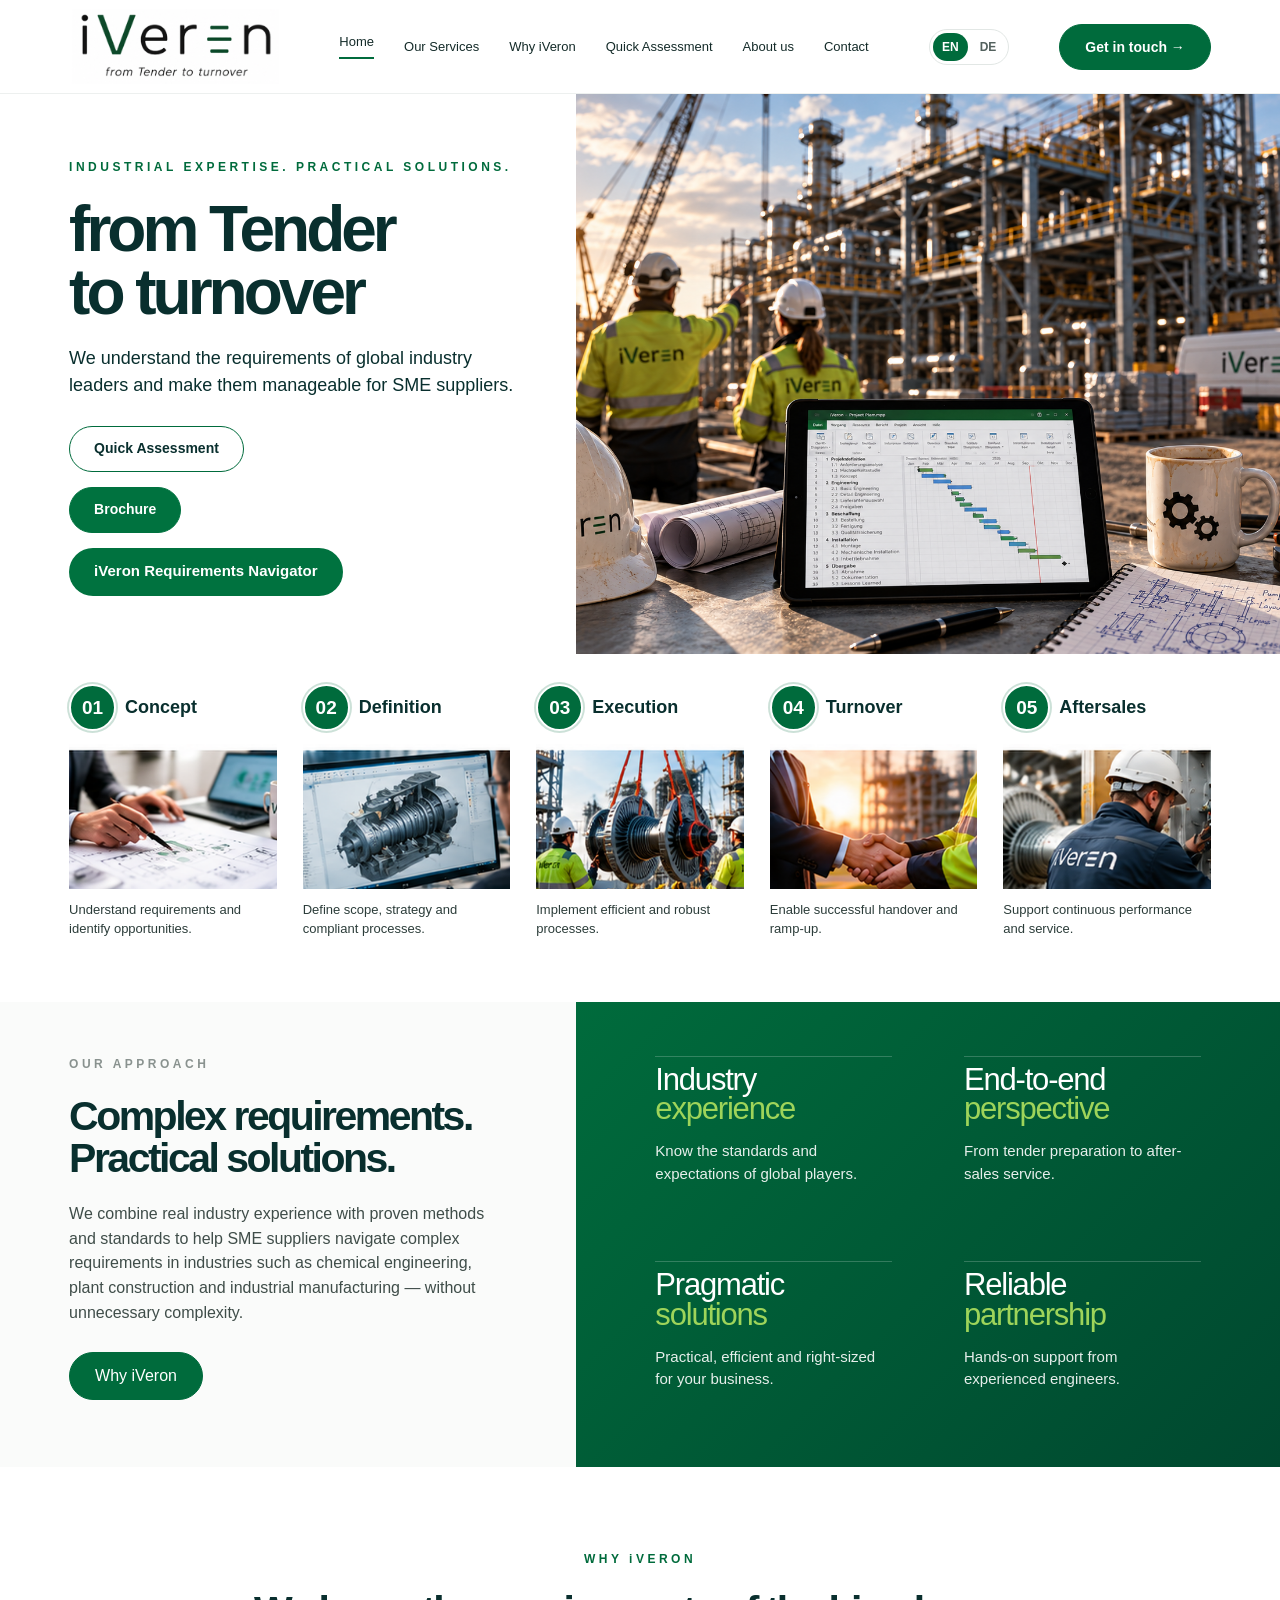
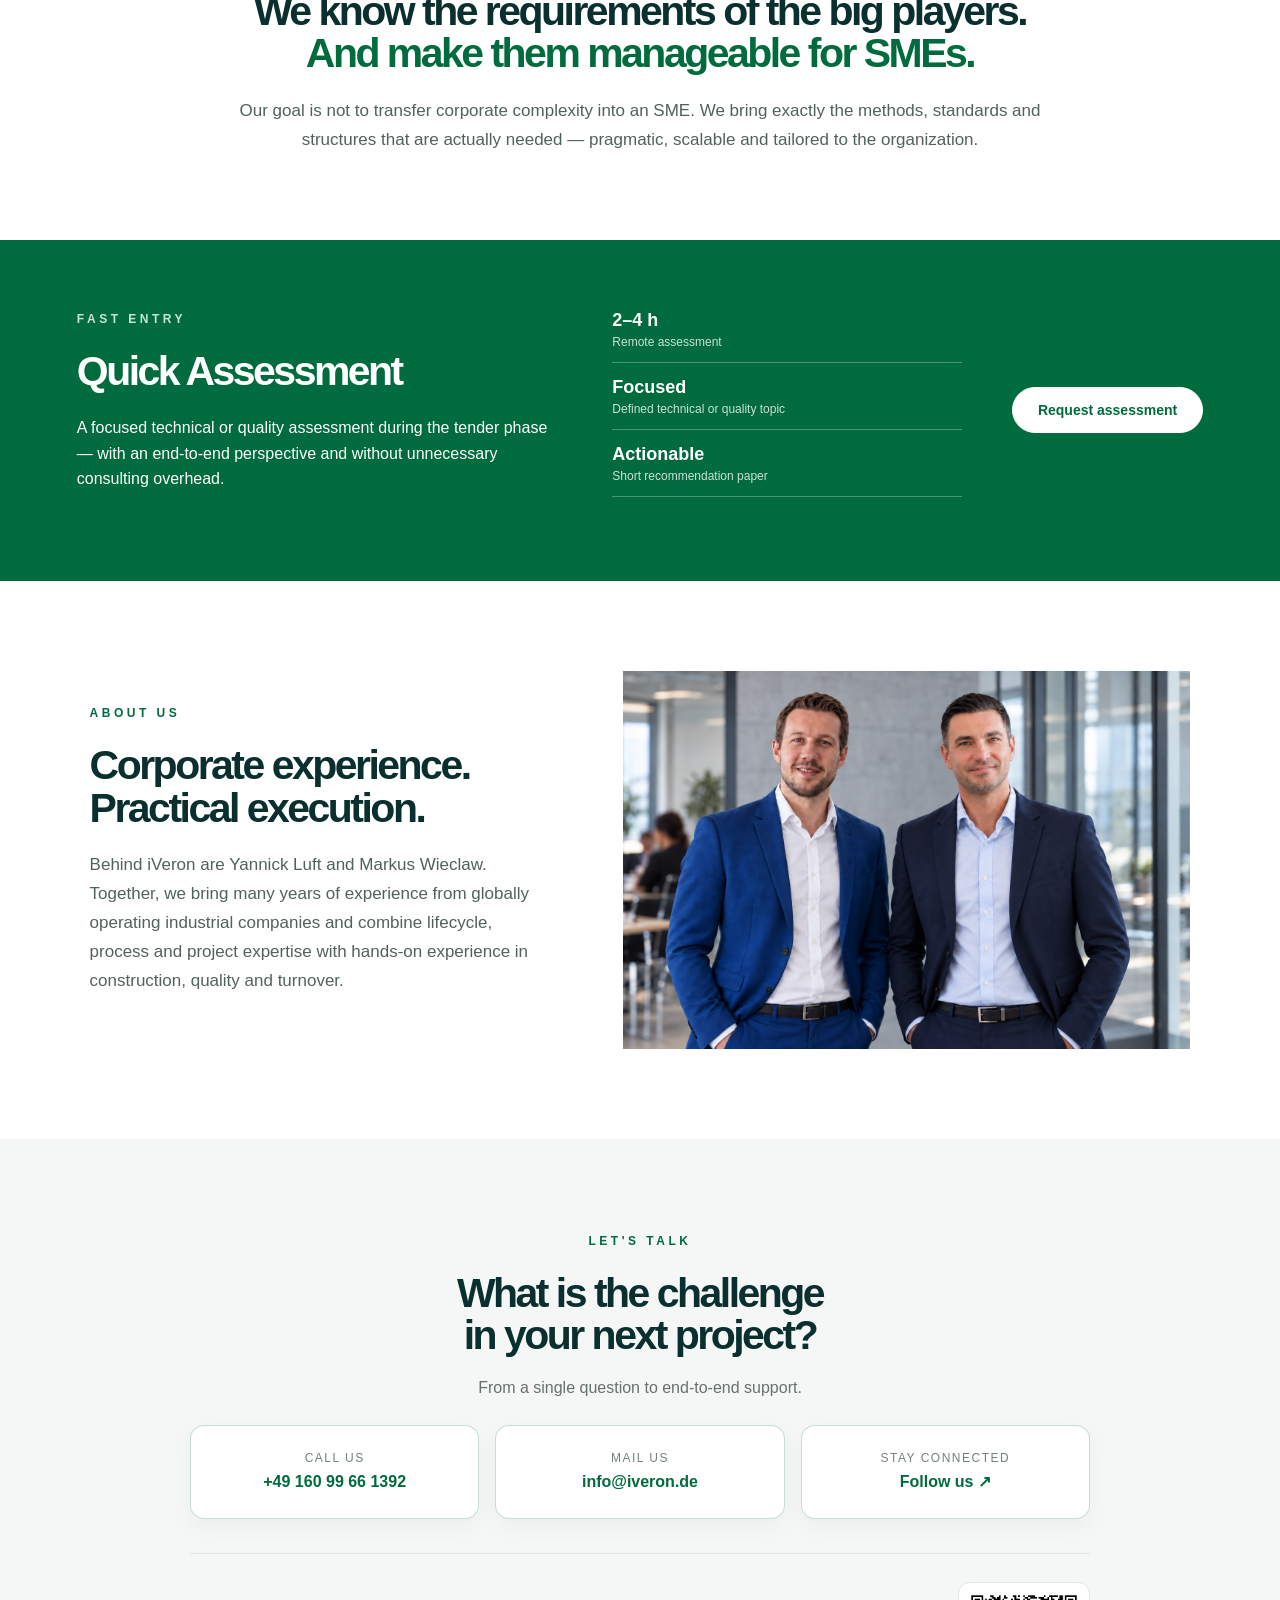
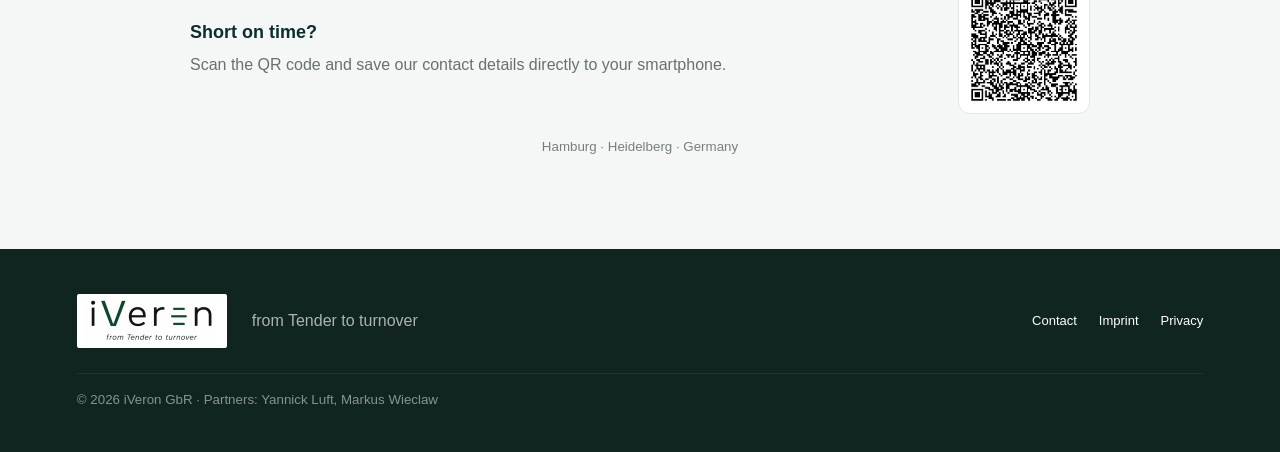
==== index.html @ 80da20f3 "Add files via upload" ====
<!DOCTYPE html>
<html lang="en"><head><meta charset="utf-8"/><meta content="width=device-width,initial-scale=1" name="viewport"/><meta content="#006b3c" name="theme-color"/><title>iVeron | from Tender to turnover</title><meta content="iVeron helps industrial SMEs understand and manage the complex requirements of global industry leaders — from Tender to turnover." name="description"/><link href="style.css" rel="stylesheet"/>
<style id="navigator-trial-style">
.navigator-trial-cta{margin-top:16px;max-width:430px}
.navigator-trial-btn{display:inline-flex;align-items:center;justify-content:center;background:#00723f;color:#fff!important;text-decoration:none;font-weight:700;border-radius:999px;padding:15px 25px;font-size:15px}
.navigator-trial-copy{font-size:13px;line-height:1.45;color:#65706c;margin:10px 2px 0;max-width:420px}
.navigator-modal{display:none;position:fixed;inset:0;z-index:99999;align-items:center;justify-content:center;padding:20px}
.navigator-modal:target{display:flex}.navigator-modal-backdrop{position:absolute;inset:0;background:rgba(3,32,25,.64)}
.navigator-modal-card{position:relative;width:min(620px,94vw);background:#fff;padding:34px;border-radius:4px;box-shadow:0 24px 70px rgba(0,0,0,.24)}
.navigator-modal-close{position:absolute;right:20px;top:13px;font-size:30px;color:#00723f;text-decoration:none}
.navigator-modal-kicker{font-size:11px;letter-spacing:.22em;color:#00723f;font-weight:800}.navigator-modal-card h2{font-size:34px;margin:10px 0 8px;color:#10382f}
.navigator-modal-card>p{font-size:14px;line-height:1.5;color:#65706c;margin:0 0 22px}.navigator-form-grid{display:grid;grid-template-columns:1fr 1fr;gap:14px}
.navigator-form-grid label{font-size:11px;font-weight:700;color:#10382f}.navigator-form-grid label.wide{grid-column:1/-1}
.navigator-form-grid input{display:block;width:100%;box-sizing:border-box;border:1px solid #cdd9d5;padding:12px 13px;margin-top:6px;font:inherit}
.navigator-consent{display:flex;gap:9px;align-items:flex-start;font-size:11px;line-height:1.4;margin:16px 0;color:#65706c}
.navigator-submit{width:100%;border:0;background:#00723f;color:#fff;padding:15px 20px;border-radius:999px;font-weight:800;cursor:pointer}
.navigator-form-note{text-align:center;font-size:11px;color:#7a8581;margin-top:9px}
@media(max-width:650px){.navigator-form-grid{grid-template-columns:1fr}.navigator-form-grid label.wide{grid-column:auto}.navigator-modal-card{padding:28px 20px}.navigator-modal-card h2{font-size:28px}}
</style>

<style id="navigator-trial-position-fix">
.navigator-trial-cta{display:block!important;position:static!important;float:none!important;clear:both!important;margin:18px 0 0!important;max-width:470px!important;width:auto!important;transform:none!important}
.navigator-trial-btn{display:inline-flex!important;position:static!important;width:auto!important;min-height:48px!important;padding:0 25px!important;background:#00723f!important;color:#fff!important;border-radius:999px!important;align-items:center!important;justify-content:center!important;font-size:15px!important;font-weight:700!important;line-height:1.1!important;white-space:nowrap!important}
.navigator-trial-copy{display:block!important;position:static!important;margin:11px 2px 0!important;max-width:455px!important;font-size:13px!important;line-height:1.48!important;color:#5f6d68!important}
@media(max-width:700px){.navigator-trial-cta{margin-top:15px!important}.navigator-trial-btn{font-size:13px!important;padding:0 20px!important}.navigator-trial-copy{font-size:12px!important}}
</style>
<style id="navigator-trial-v3-fix">
.hero-copy .navigator-trial-cta{display:block!important;position:static!important;float:none!important;margin:18px 0 0!important;max-width:470px!important}
.hero-copy .navigator-trial-btn{display:inline-flex!important;position:static!important;min-height:48px!important;padding:0 25px!important;background:#00723f!important;color:#fff!important;border-radius:999px!important;align-items:center!important;text-decoration:none!important;font-size:15px!important;font-weight:700!important;white-space:nowrap!important}
.hero-copy .navigator-trial-copy{display:block!important;position:static!important;margin:10px 2px 0!important;max-width:455px!important;font-size:13px!important;line-height:1.45!important;color:#5f6d68!important}
.topbar .navigator-trial-cta{display:none!important}
@media(max-width:700px){.hero-copy .navigator-trial-btn{font-size:13px!important;padding:0 19px!important}.hero-copy .navigator-trial-copy{font-size:12px!important}}
</style><style id="iveron-hero-actions-style">
.iveron-hero-actions{display:flex;flex-direction:column;align-items:flex-start;gap:15px;margin-top:22px}
.iveron-hero-actions .iveron-hero-action{display:inline-flex;align-items:center;justify-content:center;position:static;min-height:46px;box-sizing:border-box;width:auto;max-width:100%;margin:0;padding:0 24px;text-decoration:none;border-radius:999px;font-weight:700;font-size:14px;line-height:1.2;white-space:normal;text-align:center}
.iveron-hero-actions .iveron-brochure-download{background:#00723f;color:#fff;border:1px solid #00723f}
.iveron-hero-actions .navigator-trial-btn{background:#00723f;color:#fff!important}
@media(max-width:650px){.iveron-hero-actions{gap:12px}.iveron-hero-actions .iveron-hero-action{min-height:44px;font-size:13px;padding:0 18px}}
</style><script defer src="https://cloud.umami.is/script.js" data-website-id="f84f3e52-c0da-43a5-ab06-39b0c851b154"></script>
</head><body>
<header class="topbar"><a aria-label="iVeron home" class="brand-logo" href="#top"><img alt="iVeron – from Tender to turnover" src="assets/iveron-logo-original.png"/></a><button aria-label="Open menu" class="menu">☰</button><nav><a data-de="Start" data-en="Home" href="#top">Home</a><a data-de="Unsere Leistungen" data-en="Our Services" href="#model">Our Services</a><a data-de="Warum iVeron" data-en="Why iVeron" href="#why">Why iVeron</a><a href="#assessment">Quick Assessment</a><a data-de="Über uns" data-en="About us" href="#about">About us</a><a data-de="Kontakt" data-en="Contact" href="#contact">Contact</a></nav><div aria-label="Language selection" class="lang-switch"><button class="active" data-lang="en" type="button">EN</button><button class="" data-lang="de" type="button">DE</button></div><a class="pill topcta" data-de="Kontakt →" data-en="Get in touch →" href="mailto:info@iveron.de">Get in touch  →</a></header>
<main id="top">
<section class="hero"><div class="hero-copy"><p class="eyebrow" data-de="INDUSTRIEERFAHRUNG. PRAGMATISCHE LÖSUNGEN." data-en="INDUSTRIAL EXPERTISE. PRACTICAL SOLUTIONS.">INDUSTRIAL EXPERTISE. PRACTICAL SOLUTIONS.</p><h1 data-de-html="from Tender&lt;br/&gt;to turnover" data-en-html="from Tender&lt;br/&gt;to turnover">from Tender<br/>to turnover</h1><p class="lead" data-de="Wir verstehen die Anforderungen globaler Industrieunternehmen und machen sie für mittelständische Unternehmen beherrschbar." data-en="We understand the requirements of global industry leaders and make them manageable for SME suppliers.">We understand the requirements of global industry leaders and make them manageable for SME suppliers.</p><div class="iveron-hero-actions">
<a class="pill outline iveron-hero-action" href="#assessment">Quick Assessment</a>
<a class="pill iveron-hero-action iveron-brochure-download" href="Iveron_Brochure_2026.pdf" download="Iveron_Brochure_2026.pdf" data-de="Broschüre" data-en="Brochure">Brochure</a>
<a class="navigator-trial-btn iveron-hero-action" href="#navigator-trial" data-de="iVeron Requirements Navigator" data-en="iVeron Requirements Navigator">iVeron Requirements Navigator</a>
</div></div><div aria-label="Industrial construction project" class="hero-photo" role="img"></div></section>
<section class="phase-model" id="model">
<div class="phases">
<article data-phase="concept"><div class="phase-head"><button type="button" class="iv-phase-number" aria-controls="phase-concept" aria-expanded="false" aria-label="Phase 01 – Ziel und Umfang anzeigen">01</button><h3 data-de="Konzept" data-en="Concept">Concept</h3></div><div class="thumb concept"></div><p data-de="Anforderungen verstehen und Chancen erkennen." data-en="Understand requirements and identify opportunities.">Understand requirements and identify opportunities.</p></article>
<article data-phase="definition"><div class="phase-head"><button type="button" class="iv-phase-number" aria-controls="phase-definition" aria-expanded="false" aria-label="Phase 02 – Ziel und Umfang anzeigen">02</button><h3 data-de="Definition" data-en="Definition">Definition</h3></div><div class="thumb definition"></div><p data-de="Umfang, Strategie und regelkonforme Prozesse definieren." data-en="Define scope, strategy and compliant processes.">Define scope, strategy and compliant processes.</p></article>
<article data-phase="execution"><div class="phase-head"><button type="button" class="iv-phase-number" aria-controls="phase-execution" aria-expanded="false" aria-label="Phase 03 – Ziel und Umfang anzeigen">03</button><h3 data-de="Umsetzung" data-en="Execution">Execution</h3></div><div class="thumb execution"></div><p data-de="Effiziente und robuste Prozesse umsetzen." data-en="Implement efficient and robust processes.">Implement efficient and robust processes.</p></article>
<article data-phase="turnover"><div class="phase-head"><button type="button" class="iv-phase-number" aria-controls="phase-turnover" aria-expanded="false" aria-label="Phase 04 – Ziel und Umfang anzeigen">04</button><h3 data-de="Übergabe" data-en="Turnover">Turnover</h3></div><div class="thumb turnover"></div><p data-de="Erfolgreiche Übergabe und Hochlauf ermöglichen." data-en="Enable successful handover and ramp-up.">Enable successful handover and ramp-up.</p></article>
<article data-phase="aftersales"><div class="phase-head"><button type="button" class="iv-phase-number" aria-controls="phase-aftersales" aria-expanded="false" aria-label="Phase 05 – Ziel und Umfang anzeigen">05</button><h3 data-de="Aftersales" data-en="Aftersales">Aftersales</h3></div><div class="thumb aftersales"></div><p data-de="Kontinuierliche Leistung und Service unterstützen." data-en="Support continuous performance and service.">Support continuous performance and service.</p></article>
</div>
<div class="phase-details">
<section class="phase-detail" id="phase-concept" data-detail="concept"><h4><strong data-de="Ziel:" data-en="Goal:">Goal:</strong> <span data-de="Schnelle fachliche Einschätzung und Empfehlung während der Ausschreibung, um Kosten der Leistung minimal zu halten sowie eine E2E-Betrachtung zu analysieren." data-en="Rapid technical assessment and recommendation during the tender phase to keep service costs to a minimum while providing an end-to-end perspective.">Rapid technical assessment and recommendation during the tender phase to keep service costs to a minimum while providing an end-to-end perspective.</span></h4><h5 data-de="Umfang:" data-en="Scope:">Scope:</h5><ul><li data-de="Remote-Analyse eines abgegrenzten technischen oder qualitativen Themas" data-en="Remote analysis of a defined technical or quality-related topic">Remote analysis of a defined technical or quality-related topic</li><li data-de="Durchsicht ausgewählter Unterlagen (z. B. Spezifikation, Lieferantendokumentation, Prüfplan, etc.)" data-en="Review of selected documents (e.g. specification, supplier documentation, inspection plan, etc.)">Review of selected documents (e.g. specification, supplier documentation, inspection plan, etc.)</li><li data-de="Kurzberatung inkl. Handlungsempfehlungen" data-en="Short consultation including recommended actions">Short consultation including recommended actions</li></ul></section>
<section class="phase-detail" id="phase-definition" data-detail="definition"><h4><strong data-de="Ziel:" data-en="Goal:">Goal:</strong> <span data-de="Strukturierte Bewertung und belastbare Entscheidungsgrundlage. Handlungsplan sowie eine Übersicht der zu liefernden Unterlagen und Leistungen." data-en="Structured assessment and a reliable basis for decision-making. Action plan and an overview of the required documents and deliverables.">Structured assessment and a reliable basis for decision-making. Action plan and an overview of the required documents and deliverables.</span></h4><h5 data-de="Umfang:" data-en="Scope:">Scope:</h5><ul><li data-de="Technische / qualitative Analyse eines Projekts, Lieferanten oder Arbeitspakets" data-en="Technical / quality analysis of a project, supplier or work package">Technical / quality analysis of a project, supplier or work package</li><li data-de="Identifikation von Risiken, Abweichungen und Optimierungspotenzialen" data-en="Identification of risks, deviations and optimization potential">Identification of risks, deviations and optimization potential</li><li data-de="Erstellung eines priorisierten Maßnahmenplans z. B. Inspection Test Plan, Liste aller Dokumente, etc." data-en="Creation of a prioritized action plan, e.g. Inspection Test Plan, list of all documents, etc.">Creation of a prioritized action plan, e.g. Inspection Test Plan, list of all documents, etc.</li><li data-de="Abschlussbesprechung" data-en="Final review meeting">Final review meeting</li></ul></section>
<section class="phase-detail" id="phase-execution" data-detail="execution"><h4><strong data-de="Ziel:" data-en="Goal:">Goal:</strong> <span data-de="Laufende operative Unterstützung in Projekten" data-en="Ongoing operational support in projects">Ongoing operational support in projects</span></h4><h5 data-de="Umfang:" data-en="Scope:">Scope:</h5><ul><li data-de="QA/QC-Unterstützung, Engineering-nahe Beratung oder PMO-nahe Aufgaben" data-en="QA/QC support, engineering-related consulting or PMO-related tasks">QA/QC support, engineering-related consulting or PMO-related tasks</li><li data-de="Steuerung von Maßnahmen, Reviews, Abstimmungen" data-en="Management of actions, reviews and coordination">Management of actions, reviews and coordination</li><li data-de="Regelmäßiges Reporting und Dokumentation" data-en="Regular reporting and documentation">Regular reporting and documentation</li><li data-de="Flexible Anpassung an Projektänderungen/-leistung und Bedarf" data-en="Flexible adaptation to project changes, scope and demand">Flexible adaptation to project changes, scope and demand</li></ul></section>
<section class="phase-detail" id="phase-turnover" data-detail="turnover"><h4><strong data-de="Ziel:" data-en="Goal:">Goal:</strong> <span data-de="Strukturierte und vollständige Prüfung der technischen Dokumentation" data-en="Structured and complete review of technical documentation">Structured and complete review of technical documentation</span></h4><h5 data-de="Umfang:" data-en="Scope:">Scope:</h5><ul><li data-de="Review und Zusammenstellung von Lieferanten- und Projektdokumenten" data-en="Review and compilation of supplier and project documentation">Review and compilation of supplier and project documentation</li><li data-de="Definition von Dokumentationsstrukturen" data-en="Definition of documentation structures">Definition of documentation structures</li><li data-de="Unterstützung bei Turnover- / Abschlussdokumentationen" data-en="Support with turnover / final documentation">Support with turnover / final documentation</li><li data-de="Abstimmung mit Kunden, Lieferanten und Projektteam" data-en="Coordination with customers, suppliers and the project team">Coordination with customers, suppliers and the project team</li></ul></section>
<section class="phase-detail" id="phase-aftersales" data-detail="aftersales"><h4><strong data-de="Ziel:" data-en="Goal:">Goal:</strong> <span data-de="Handlungsempfehlung zum Umbau und Modifikation von Bestandsanlagen nach Fertigstellung" data-en="Recommendations for modifications and upgrades to existing installations after completion">Recommendations for modifications and upgrades to existing installations after completion</span></h4><h5 data-de="Umfang:" data-en="Scope:">Scope:</h5><ul><li data-de="Nacharbeiten nach Projektabschluss" data-en="Follow-up work after project completion">Follow-up work after project completion</li><li data-de="Kostenoptimierungen" data-en="Cost optimization">Cost optimization</li><li data-de="Qualitätsrelevante Themen z. B. NC, 8D, DFMEA, DRA, etc." data-en="Quality-related topics, e.g. NC, 8D, DFMEA, DRA, etc.">Quality-related topics, e.g. NC, 8D, DFMEA, DRA, etc.</li></ul></section>
</div>
</section>
<section class="approach" id="approach"><div class="approach-copy"><p class="eyebrow muted" data-de="UNSER ANSATZ" data-en="OUR APPROACH">OUR APPROACH</p><h2 data-de-html="Komplexe Anforderungen.&lt;br/&gt;Praktische Lösungen." data-en-html="Complex requirements.&lt;br/&gt;Practical solutions.">Complex requirements.<br/>Practical solutions.</h2><p data-de="Wir verbinden echte Industrieerfahrung mit bewährten Methoden und Standards und helfen mittelständischen Unternehmen, komplexe Anforderungen in Branchen wie Chemieanlagenbau, Anlagenbau und industrieller Fertigung zu beherrschen – ohne unnötige Komplexität." data-en="We combine real industry experience with proven methods and standards to help SME suppliers navigate complex requirements in industries such as chemical engineering, plant construction and industrial manufacturing — without unnecessary complexity.">We combine real industry experience with proven methods and standards to help SME suppliers navigate complex requirements in industries such as chemical engineering, plant construction and industrial manufacturing — without unnecessary complexity.</p><button class="pill iveron-brochure-toggle" id="iveronBrochureToggle" type="button" aria-expanded="false" aria-controls="iveronBrochure" data-de="Warum iVeron" data-en="Why iVeron">Why iVeron</button></div><div class="benefits" id="why"><div><section><h4 data-de-html="&lt;span&gt;Industrie&lt;/span&gt;&lt;strong&gt;Erfahrung&lt;/strong&gt;" data-en-html="&lt;span&gt;Industry&lt;/span&gt;&lt;strong&gt;experience&lt;/strong&gt;"><span>Industry</span><strong>experience</strong></h4><p data-de-html="Standards und Erwartungen globaler Unternehmen kennen." data-en-html="Know the standards and expectations of global players.">Know the standards and expectations of global players.</p></section></div><div><section><h4 data-de-html="&lt;span&gt;End-to-End&lt;/span&gt;&lt;strong&gt;Perspektive&lt;/strong&gt;" data-en-html="&lt;span&gt;End-to-end&lt;/span&gt;&lt;strong&gt;perspective&lt;/strong&gt;"><span>End-to-end</span><strong>perspective</strong></h4><p data-de-html="Von der Ausschreibungsvorbereitung bis zum Aftersales-Service." data-en-html="From tender preparation to after-sales service.">From tender preparation to after-sales service.</p></section></div><div><section><h4 data-de-html="&lt;span&gt;Pragmatische&lt;/span&gt;&lt;strong&gt;Lösungen&lt;/strong&gt;" data-en-html="&lt;span&gt;Pragmatic&lt;/span&gt;&lt;strong&gt;solutions&lt;/strong&gt;"><span>Pragmatic</span><strong>solutions</strong></h4><p data-de-html="Praktisch, effizient und passend für Ihr Unternehmen." data-en-html="Practical, efficient and right-sized for your business.">Practical, efficient and right-sized for your business.</p></section></div><div><section><h4 data-de-html="&lt;span&gt;Verlässliche&lt;/span&gt;&lt;strong&gt;Partnerschaft&lt;/strong&gt;" data-en-html="&lt;span&gt;Reliable&lt;/span&gt;&lt;strong&gt;partnership&lt;/strong&gt;"><span>Reliable</span><strong>partnership</strong></h4><p data-de-html="Praxisnahe Unterstützung durch erfahrene Ingenieure." data-en-html="Hands-on support from experienced engineers.">Hands-on support from experienced engineers.</p></section></div></div></section>
<section id="iveronBrochure" class="iveron-brochure-panel" hidden role="dialog" aria-modal="true" aria-label="Warum iVeron – Broschüre"><div class="iveron-brochure-inner"><button type="button" class="iveron-brochure-close" aria-label="Broschüre schließen">×</button><img src="[data-uri]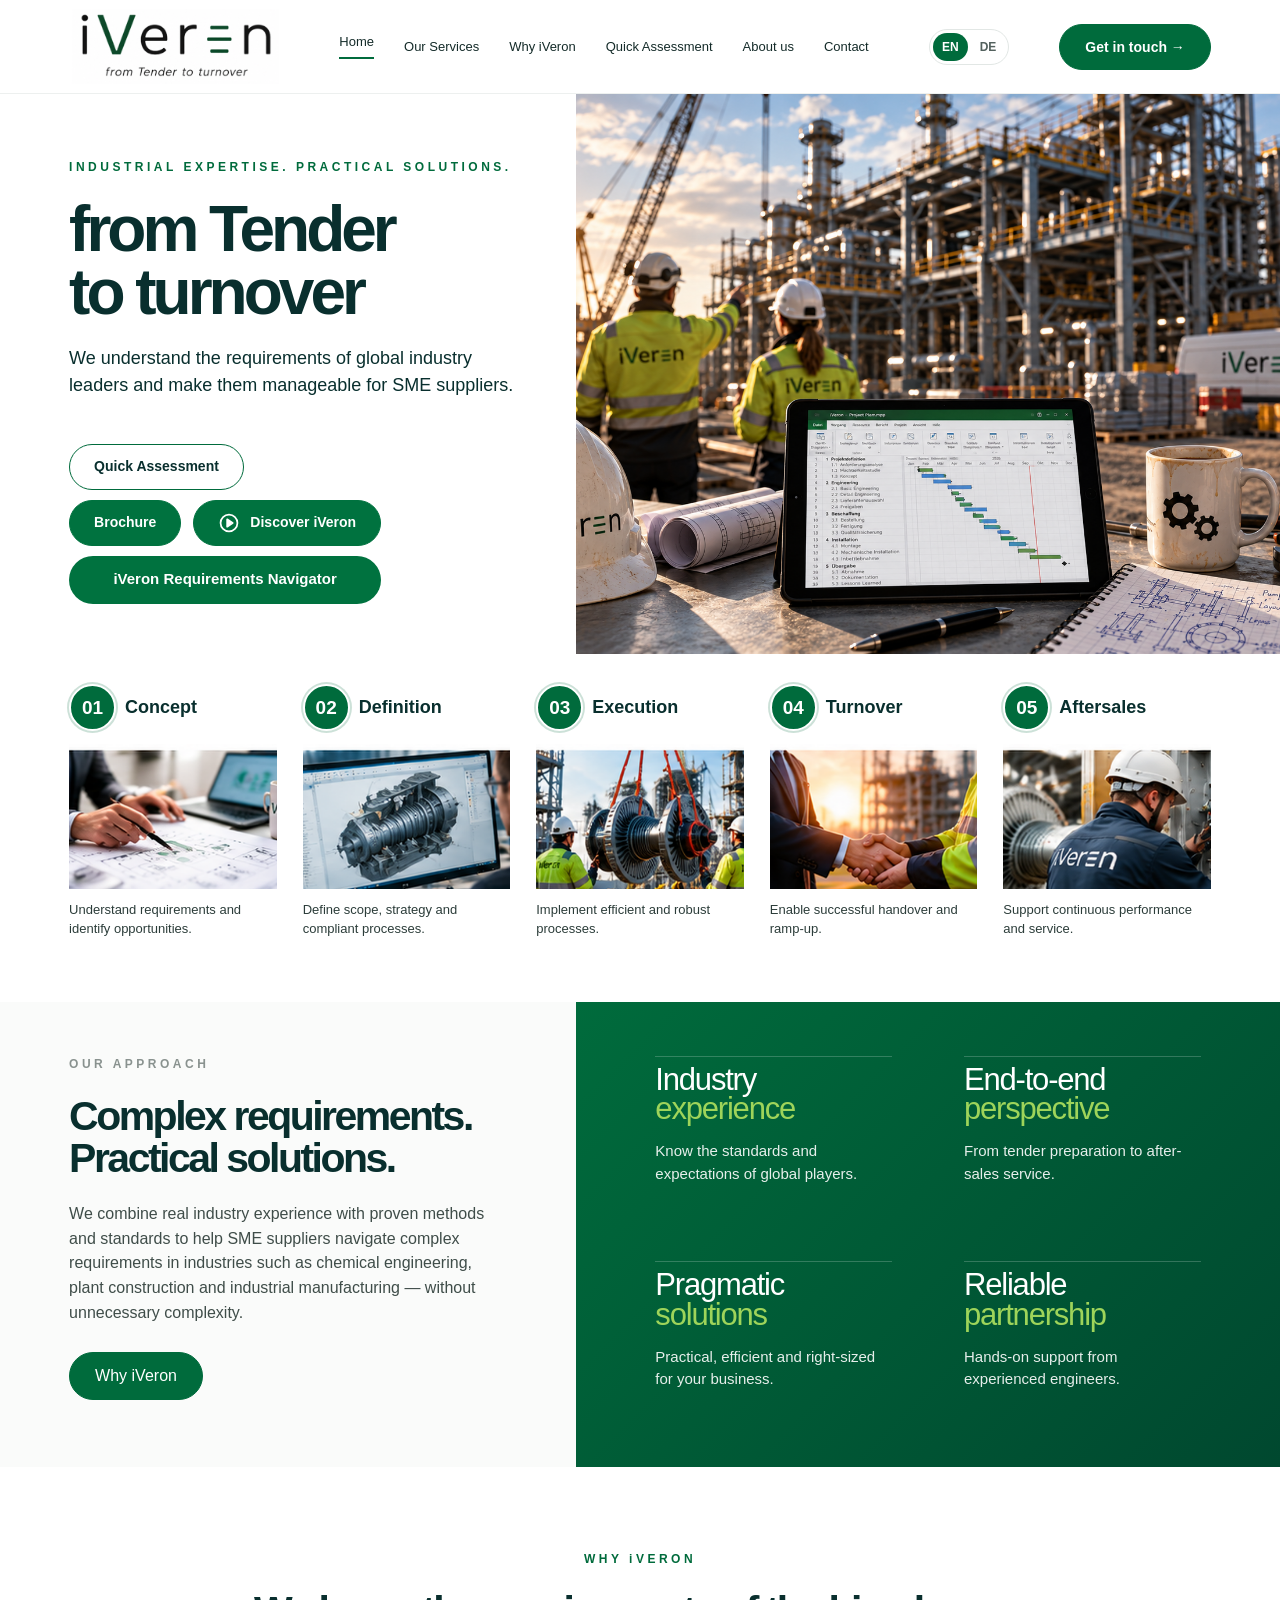
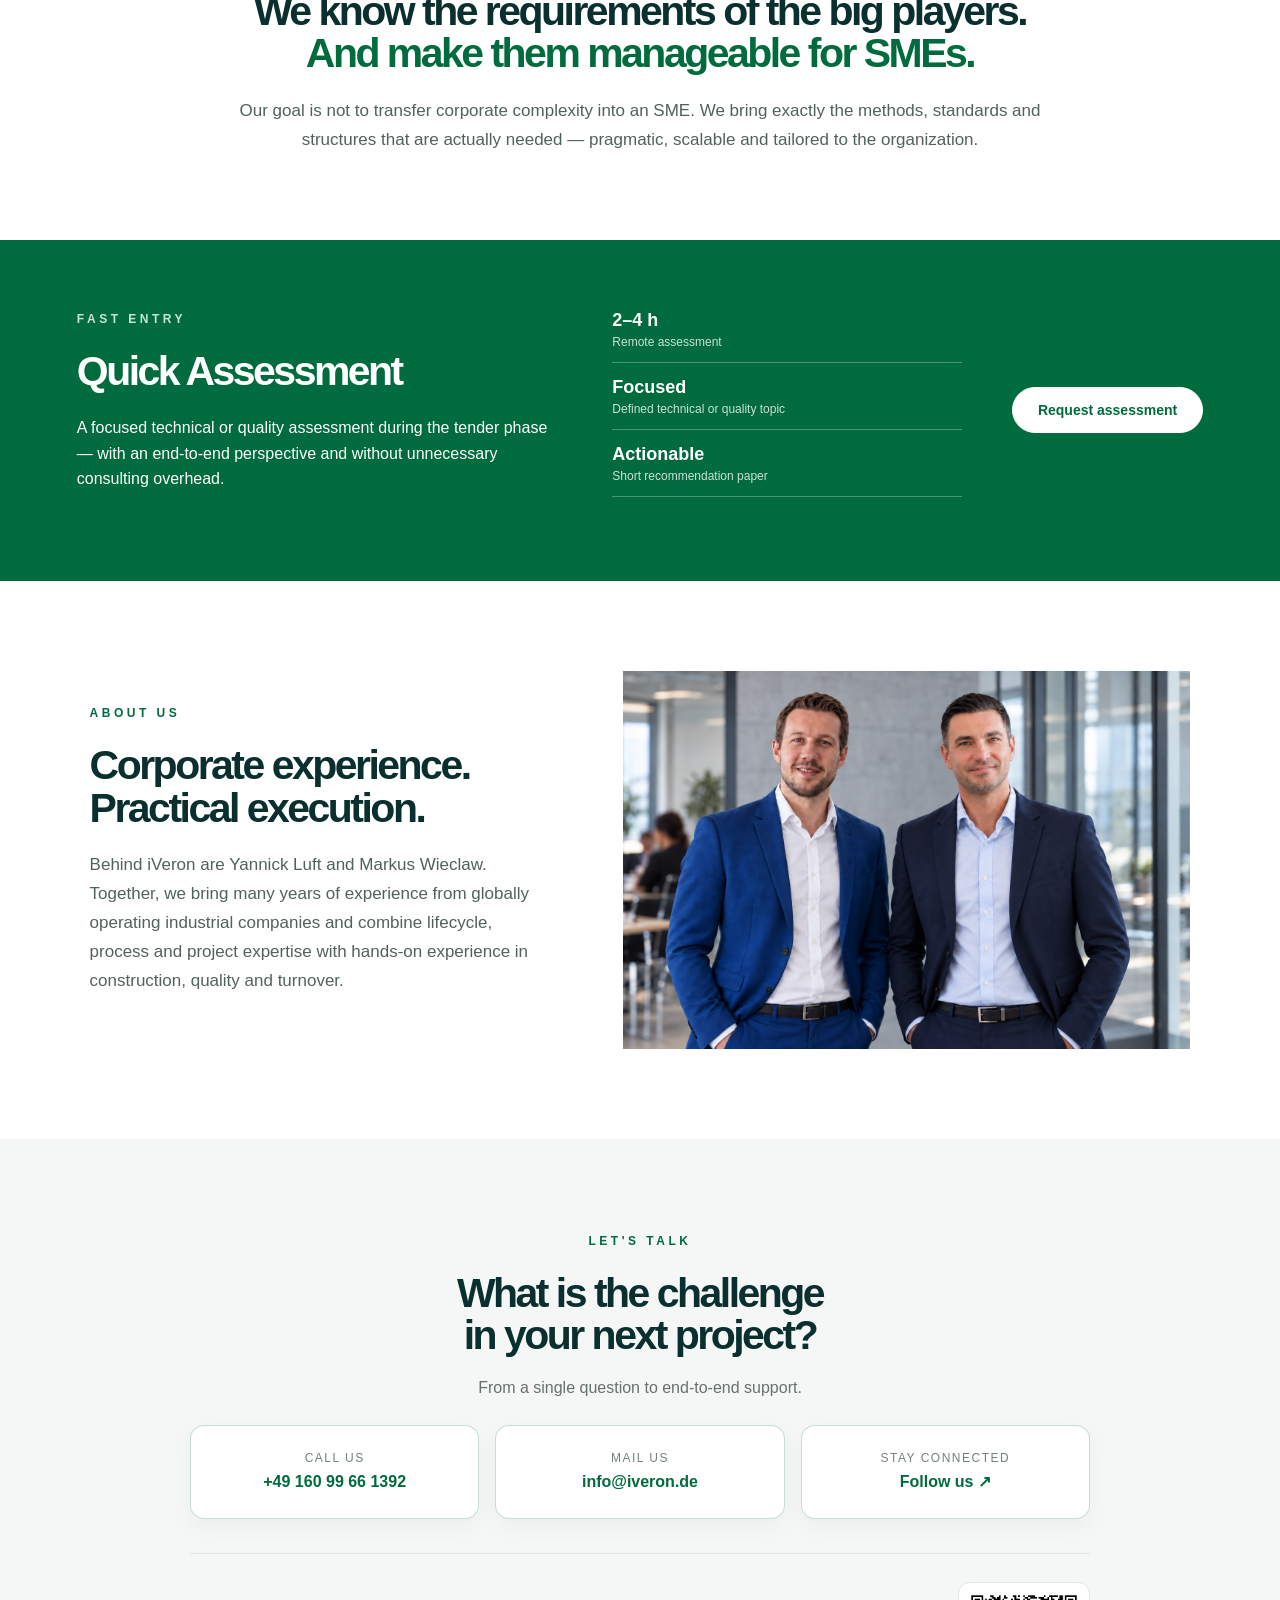
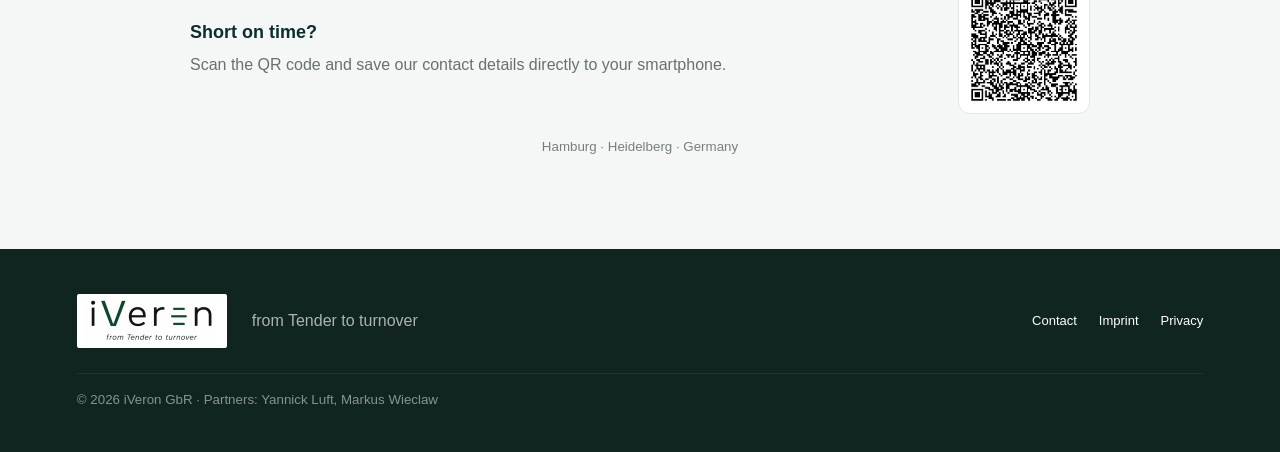
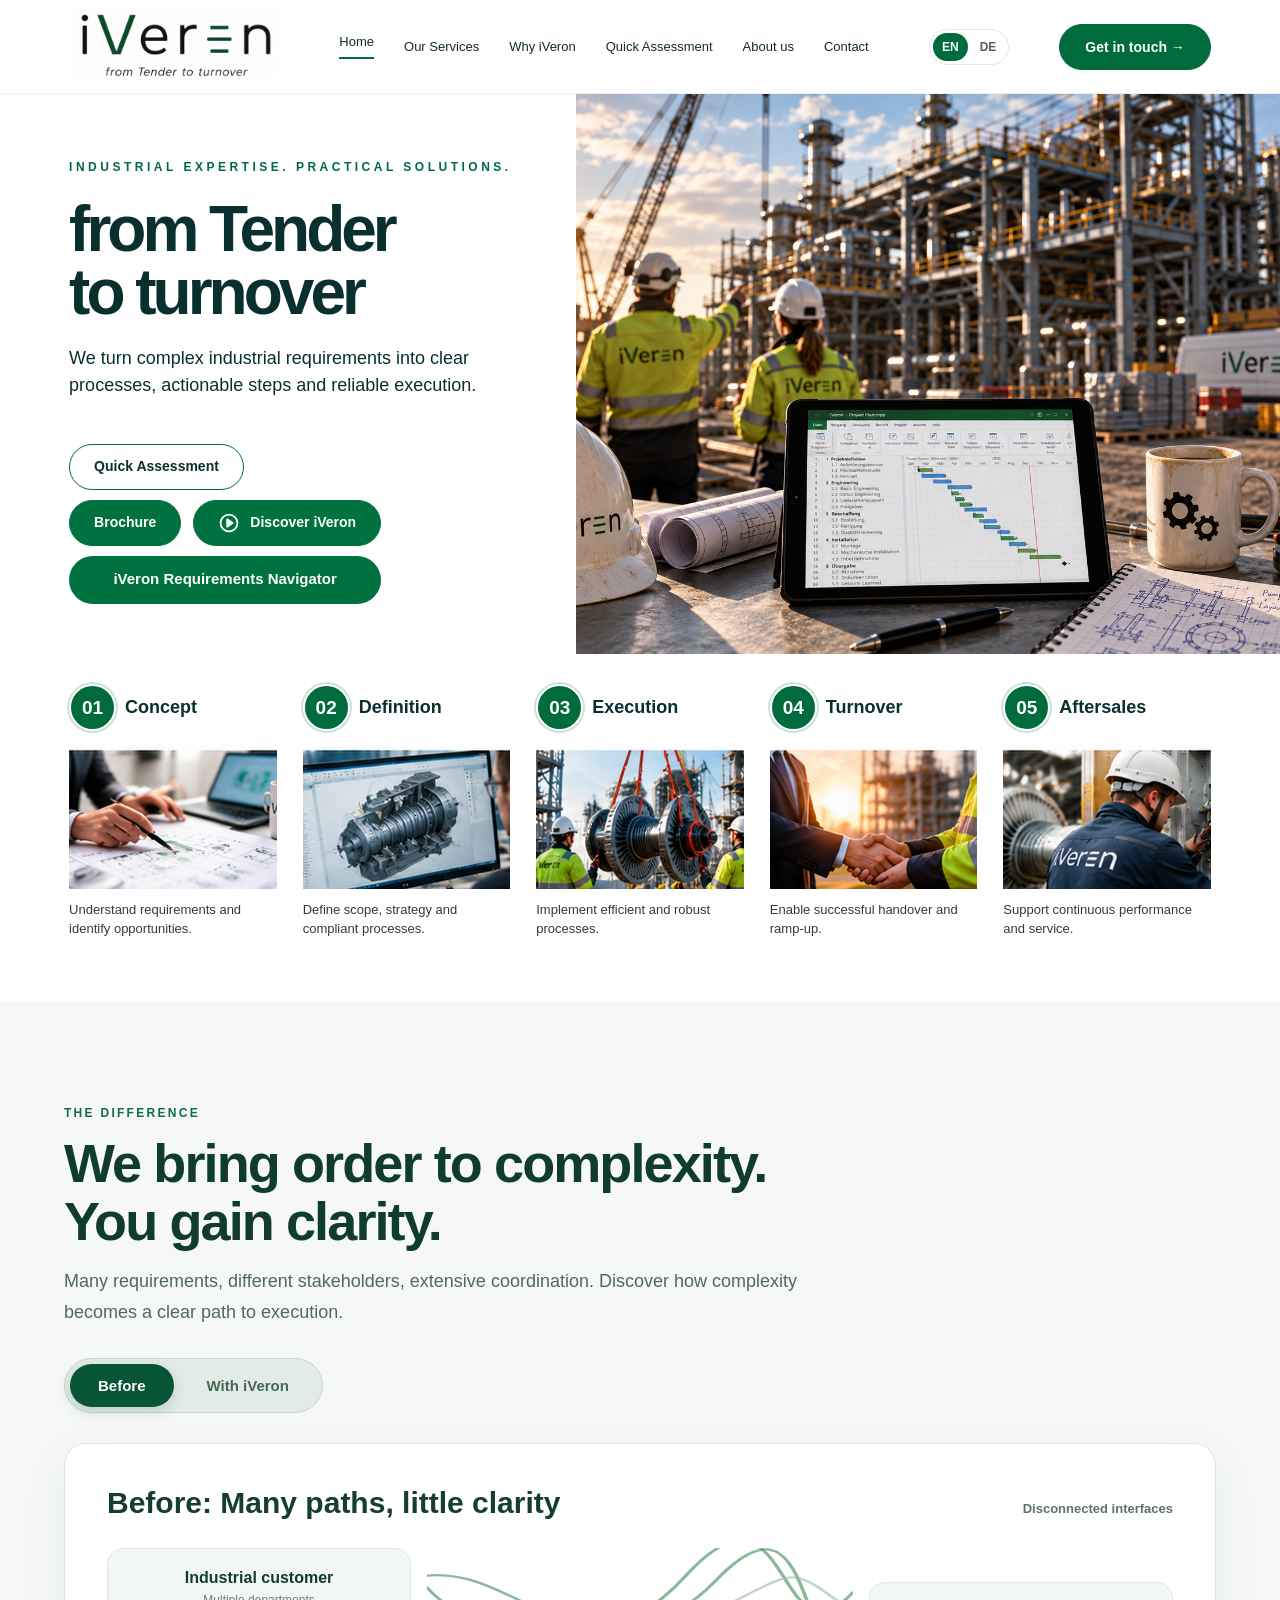
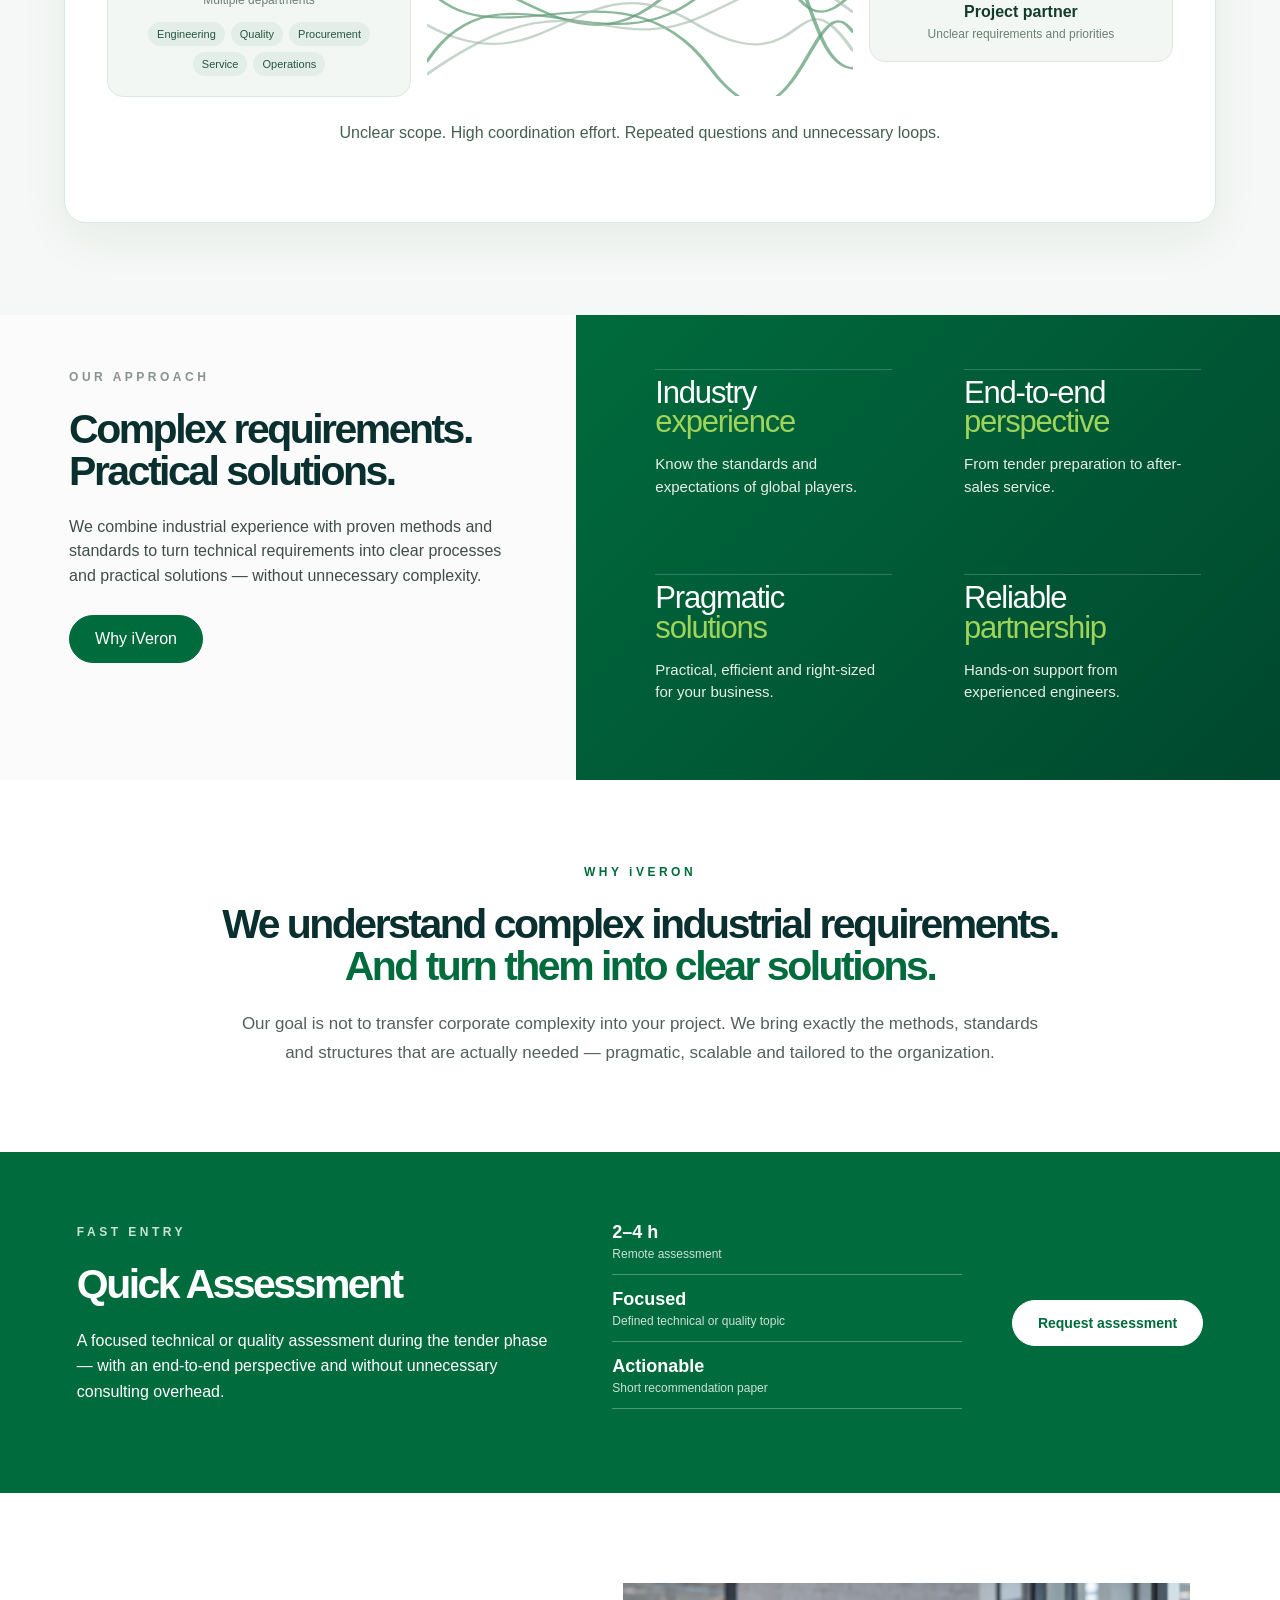
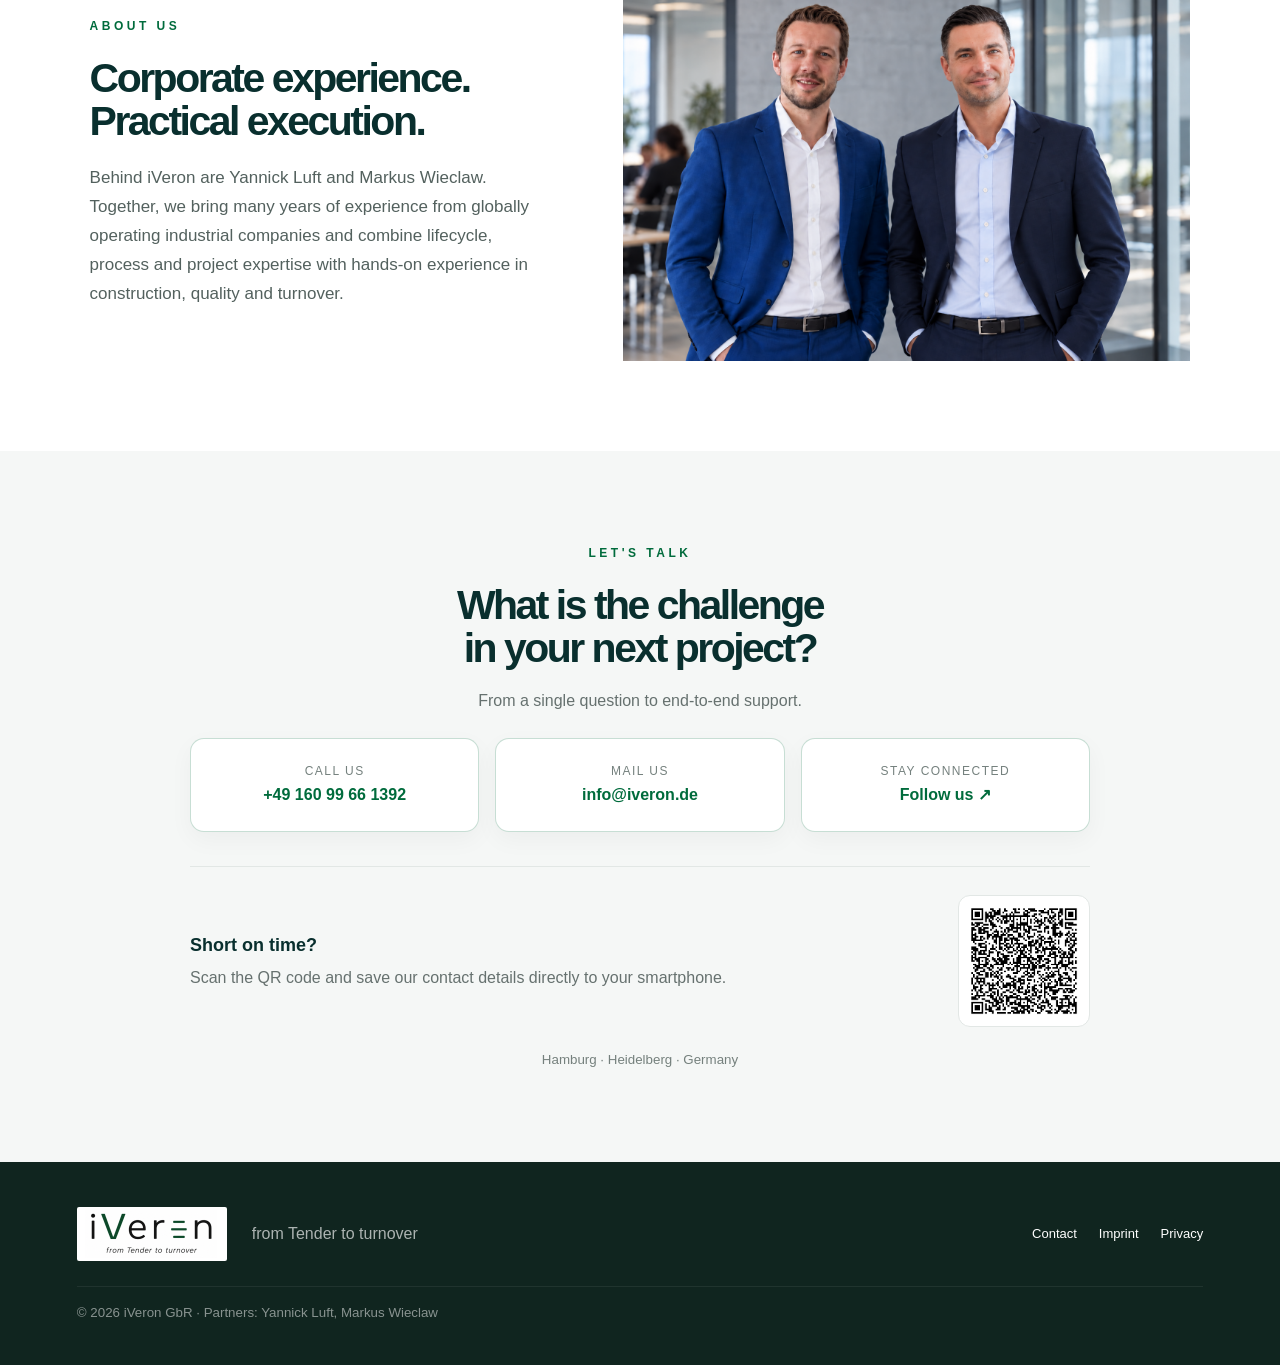
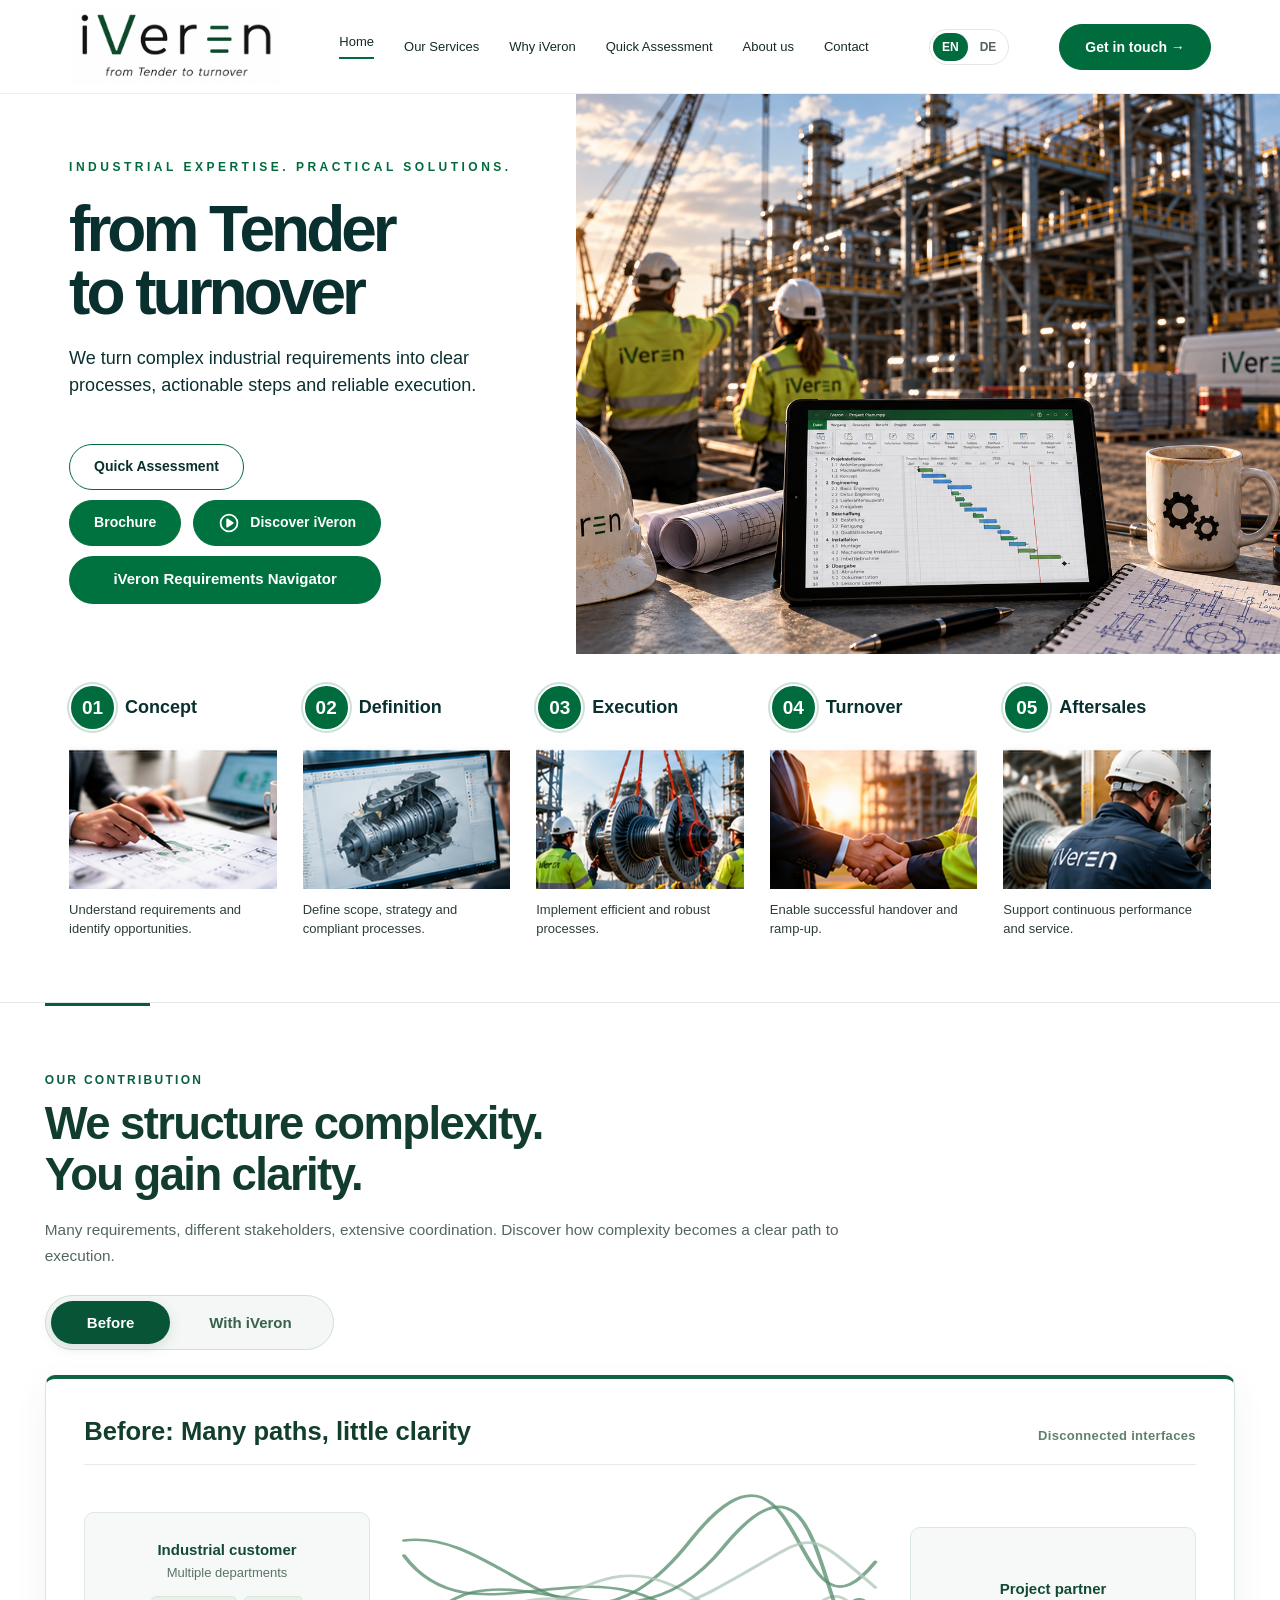
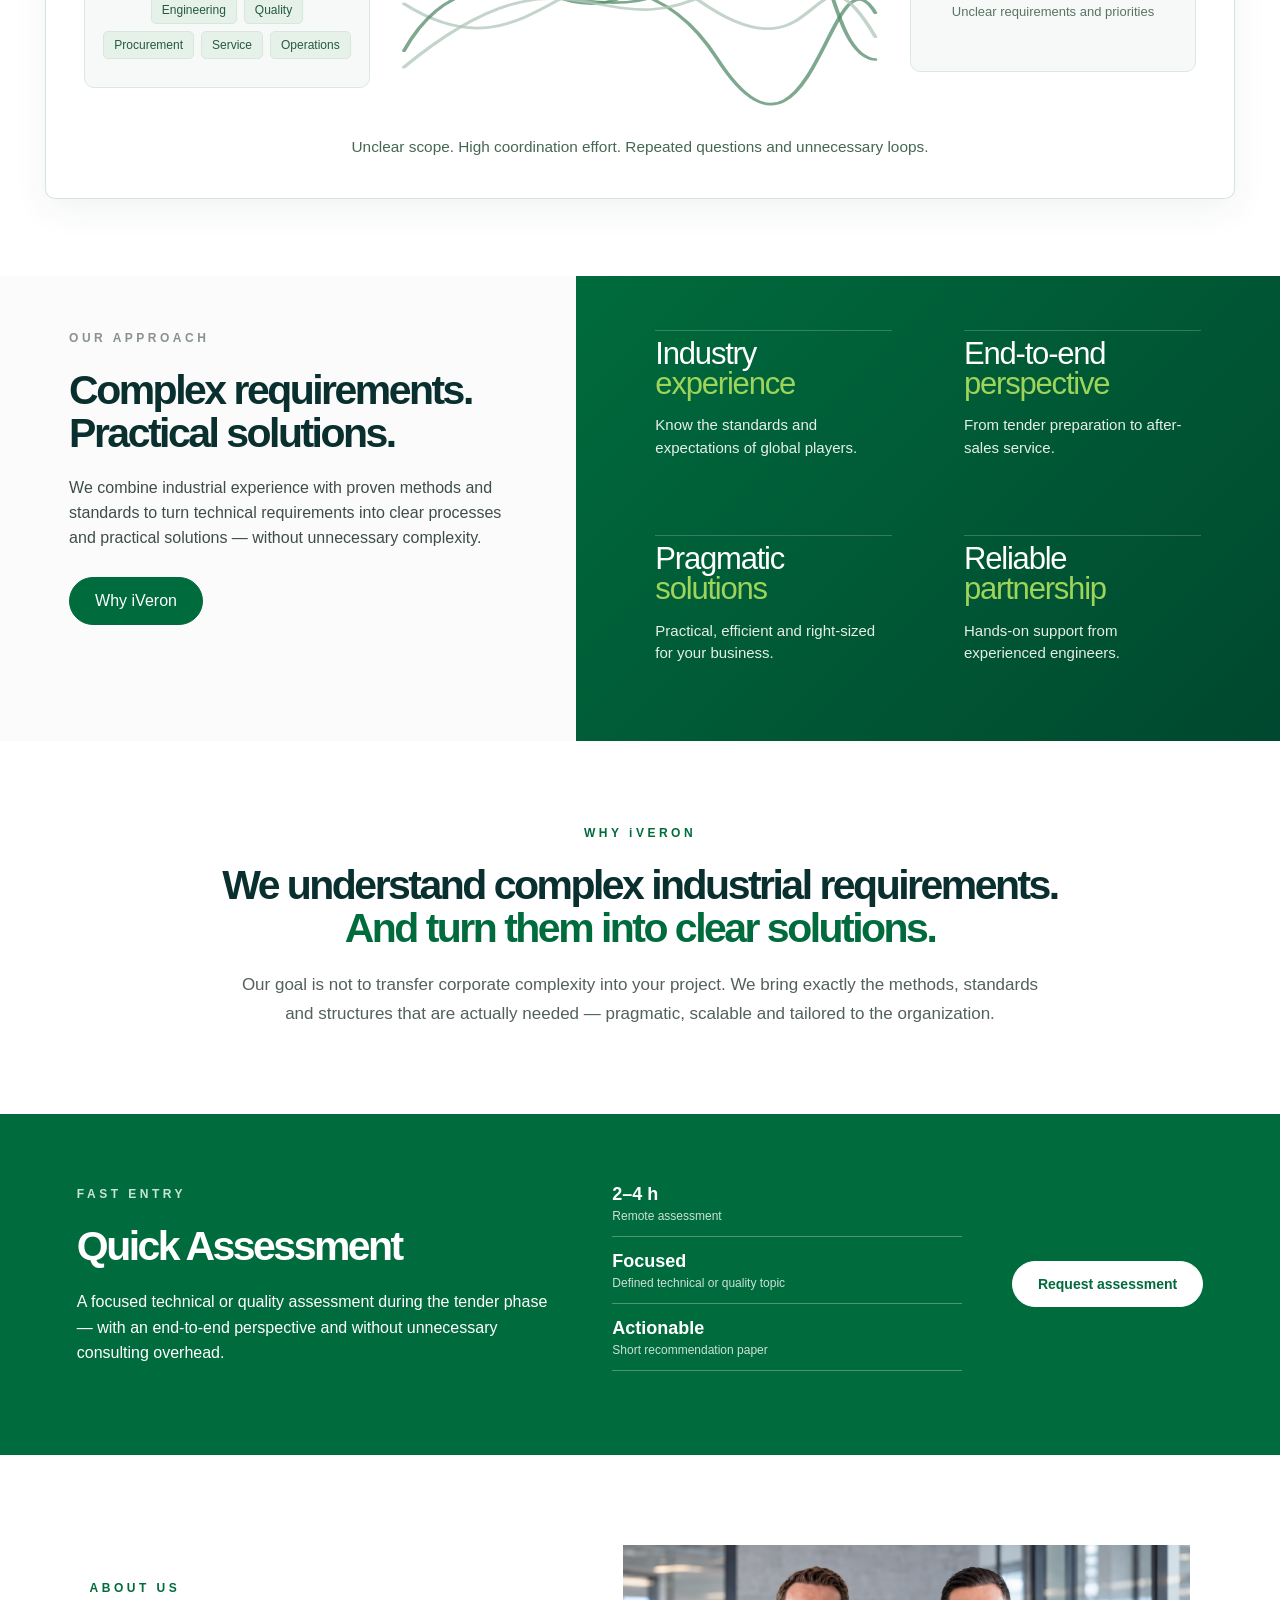
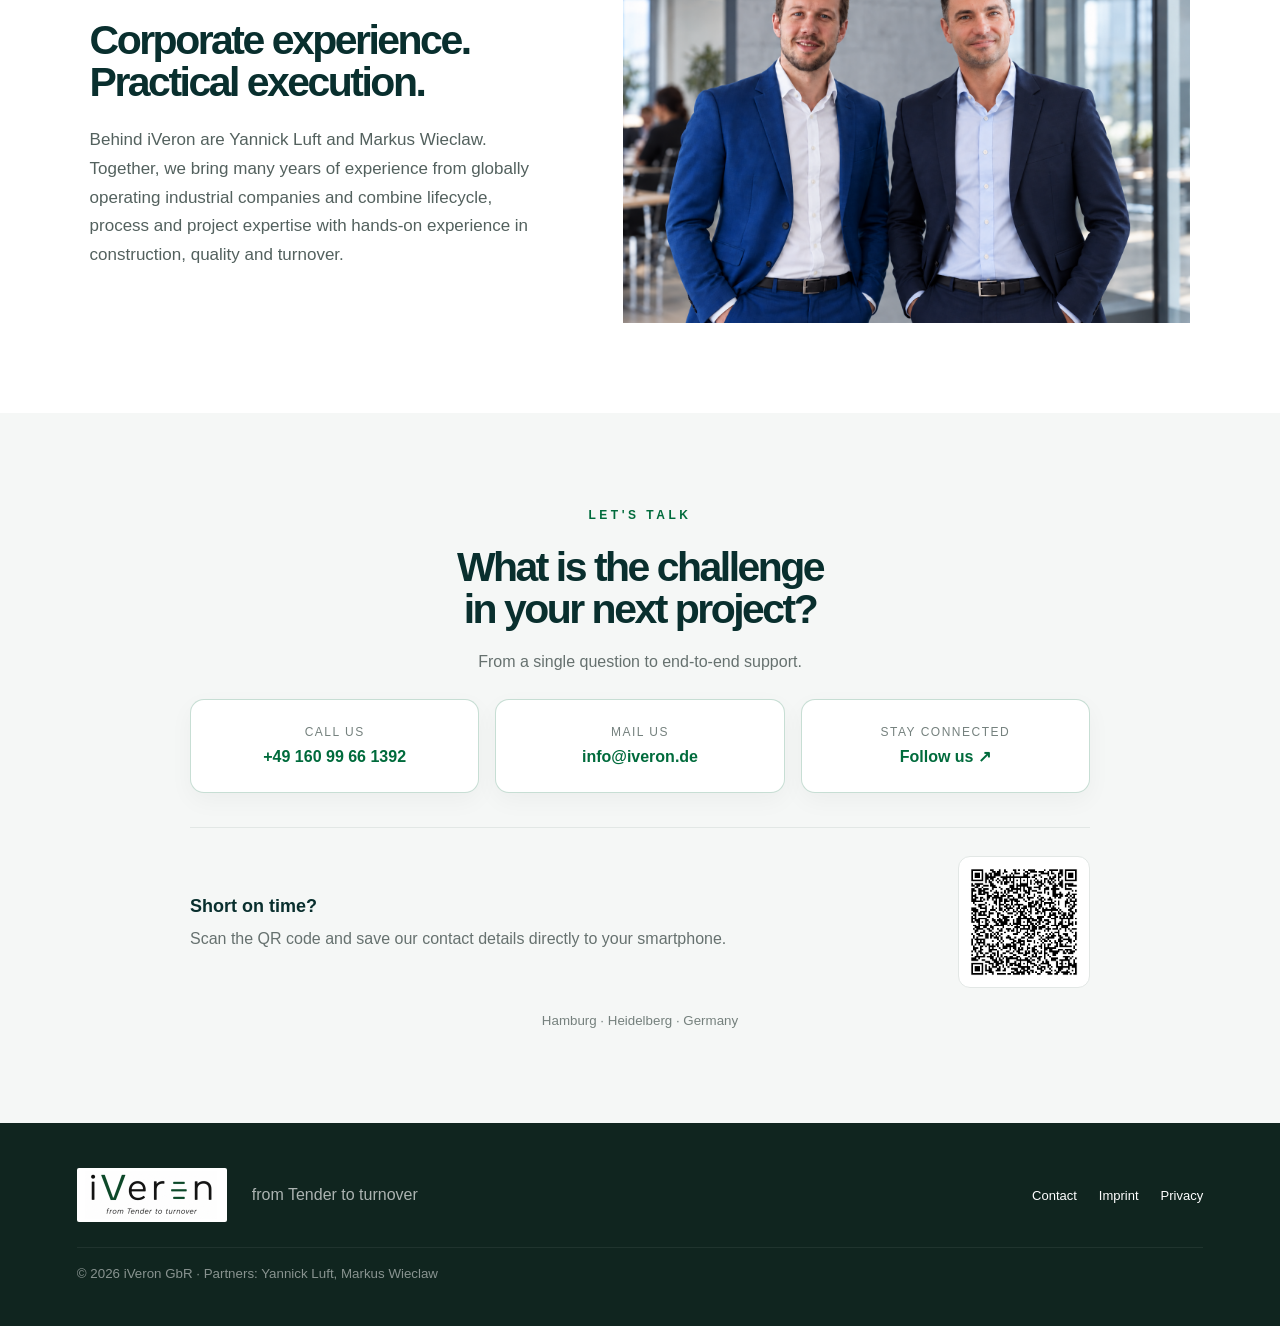
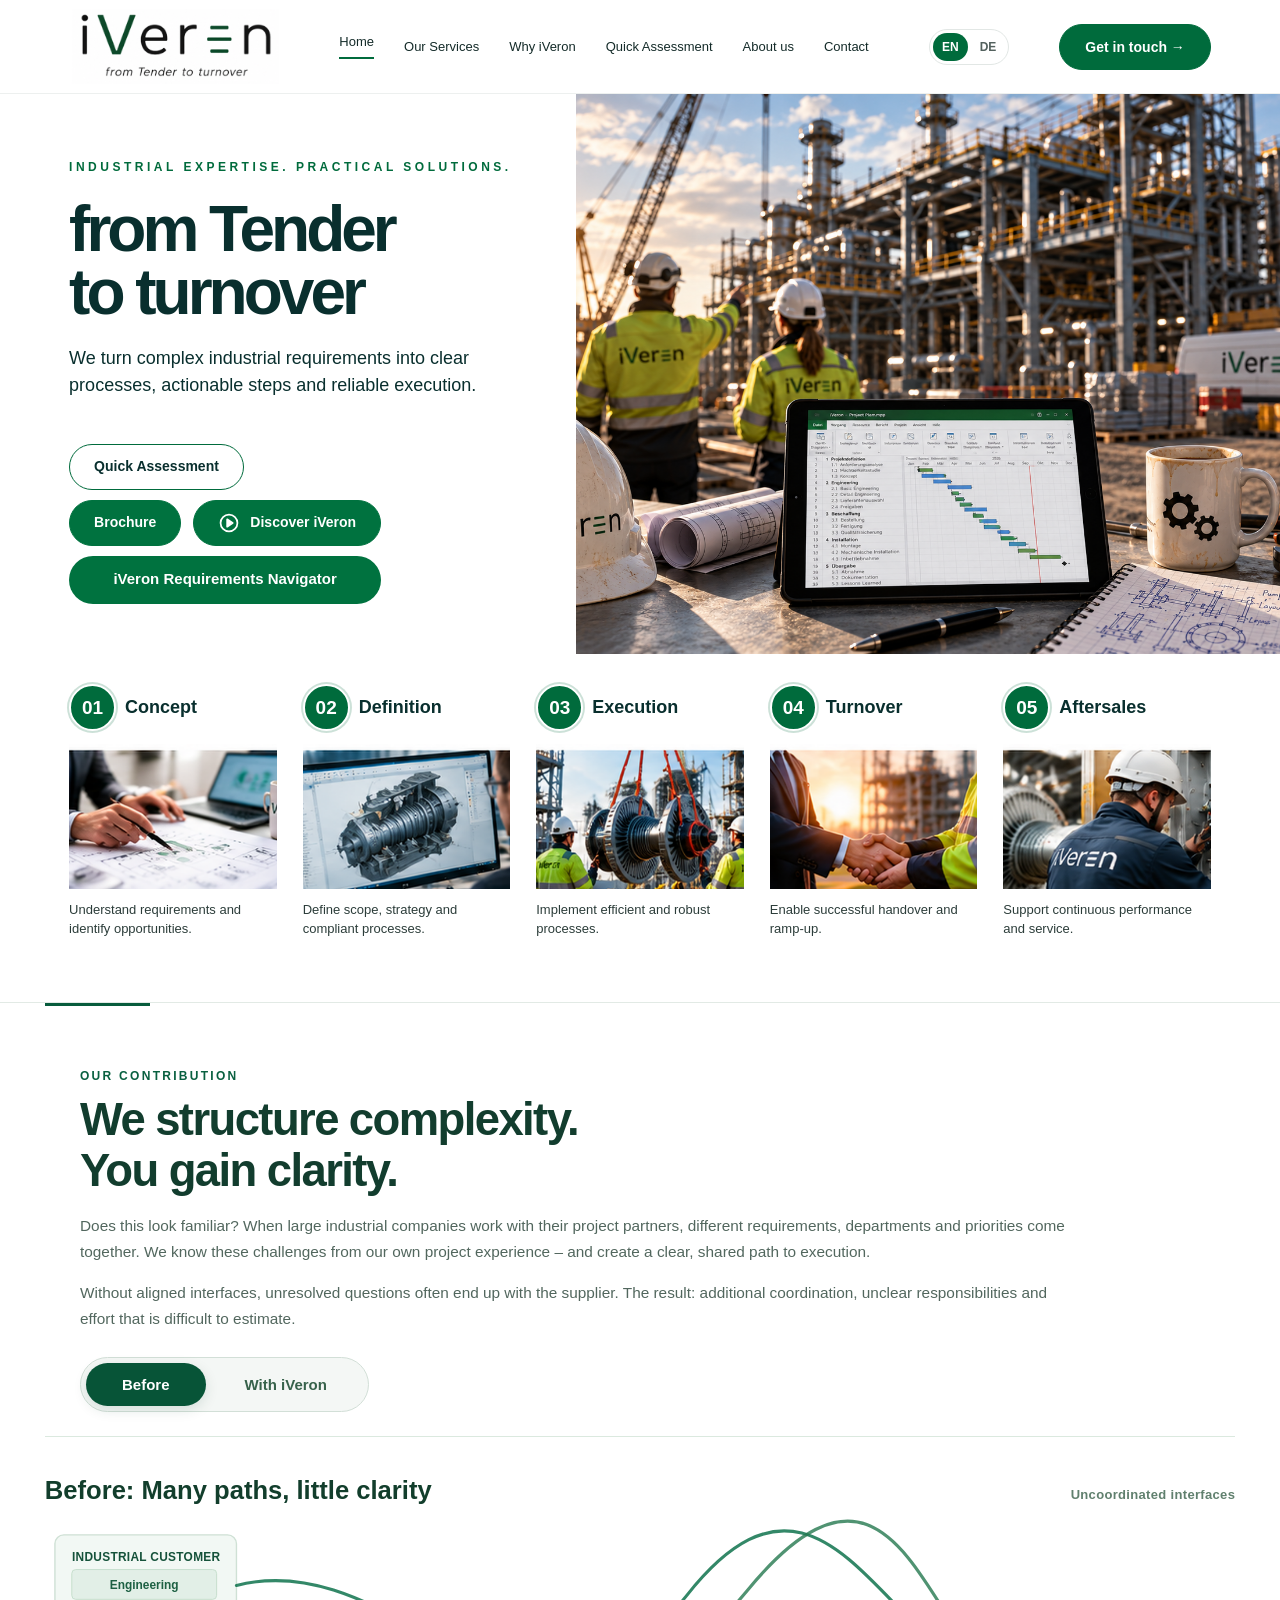
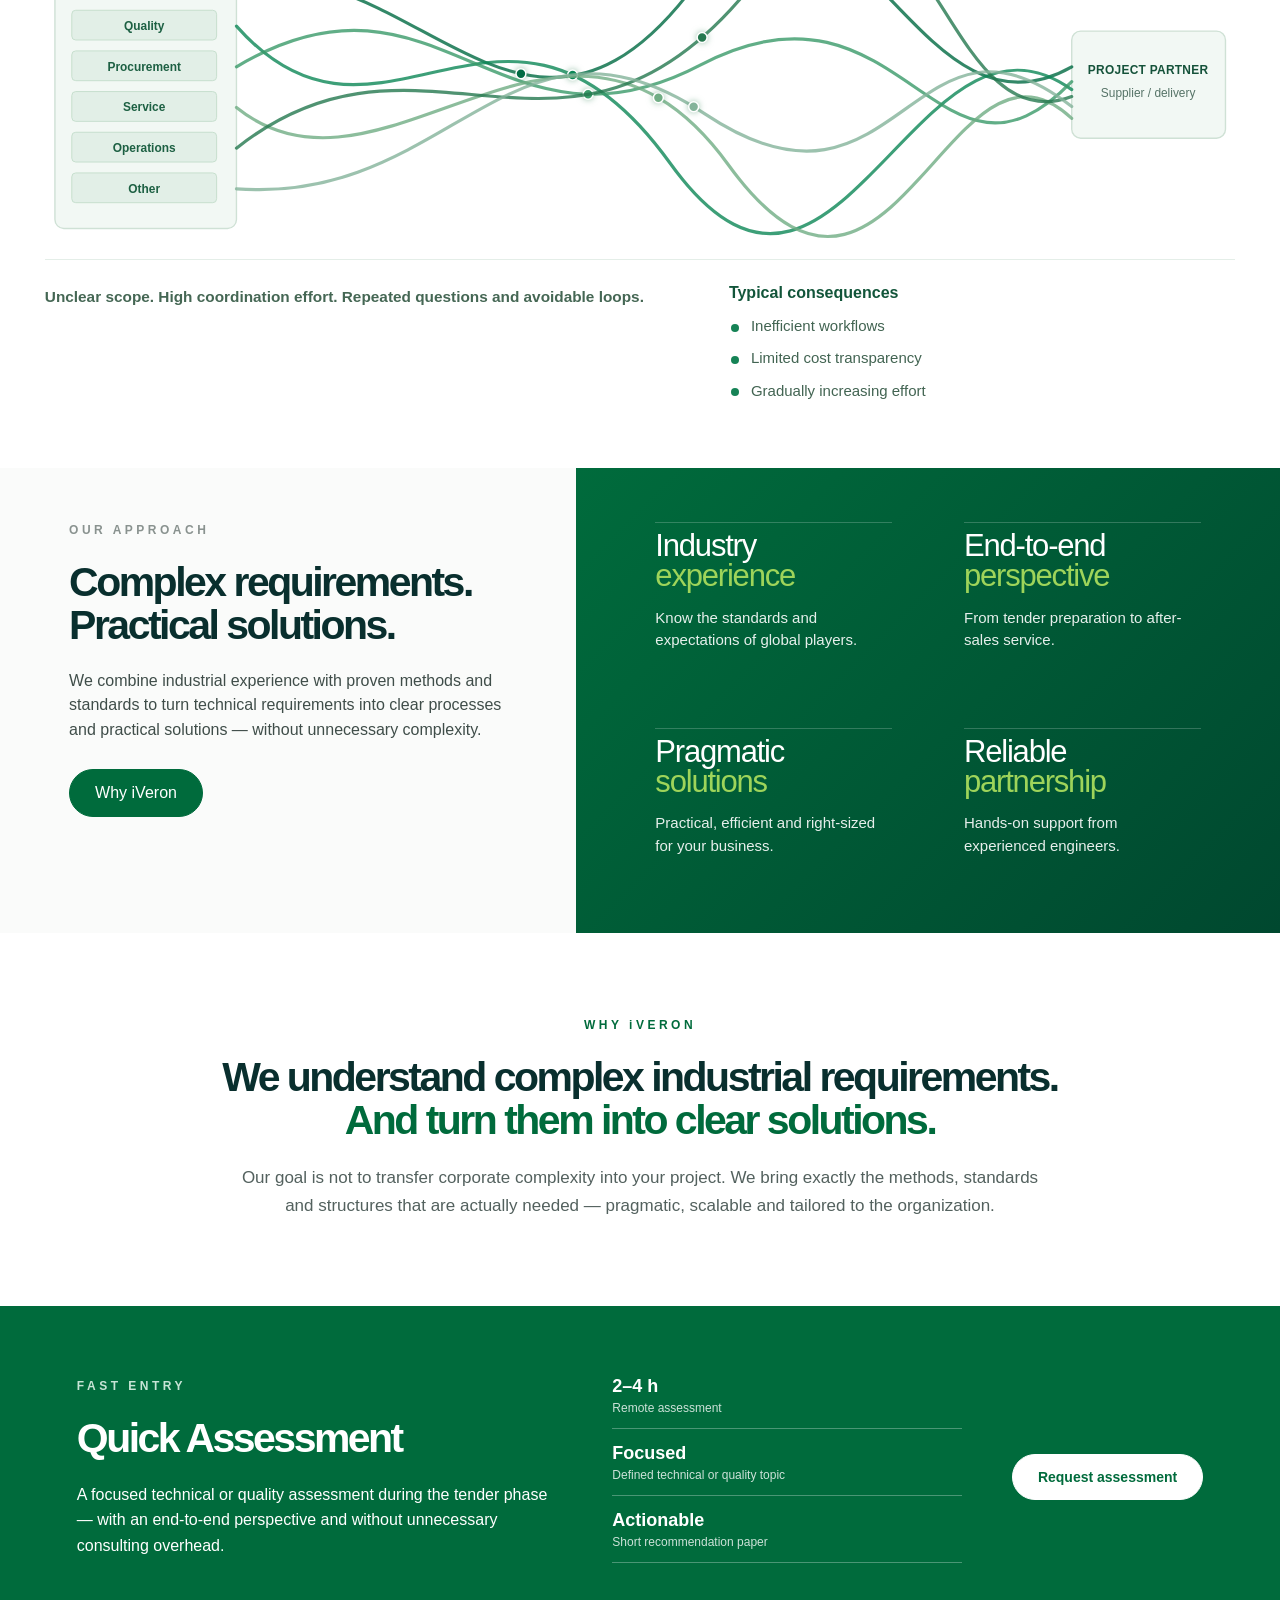
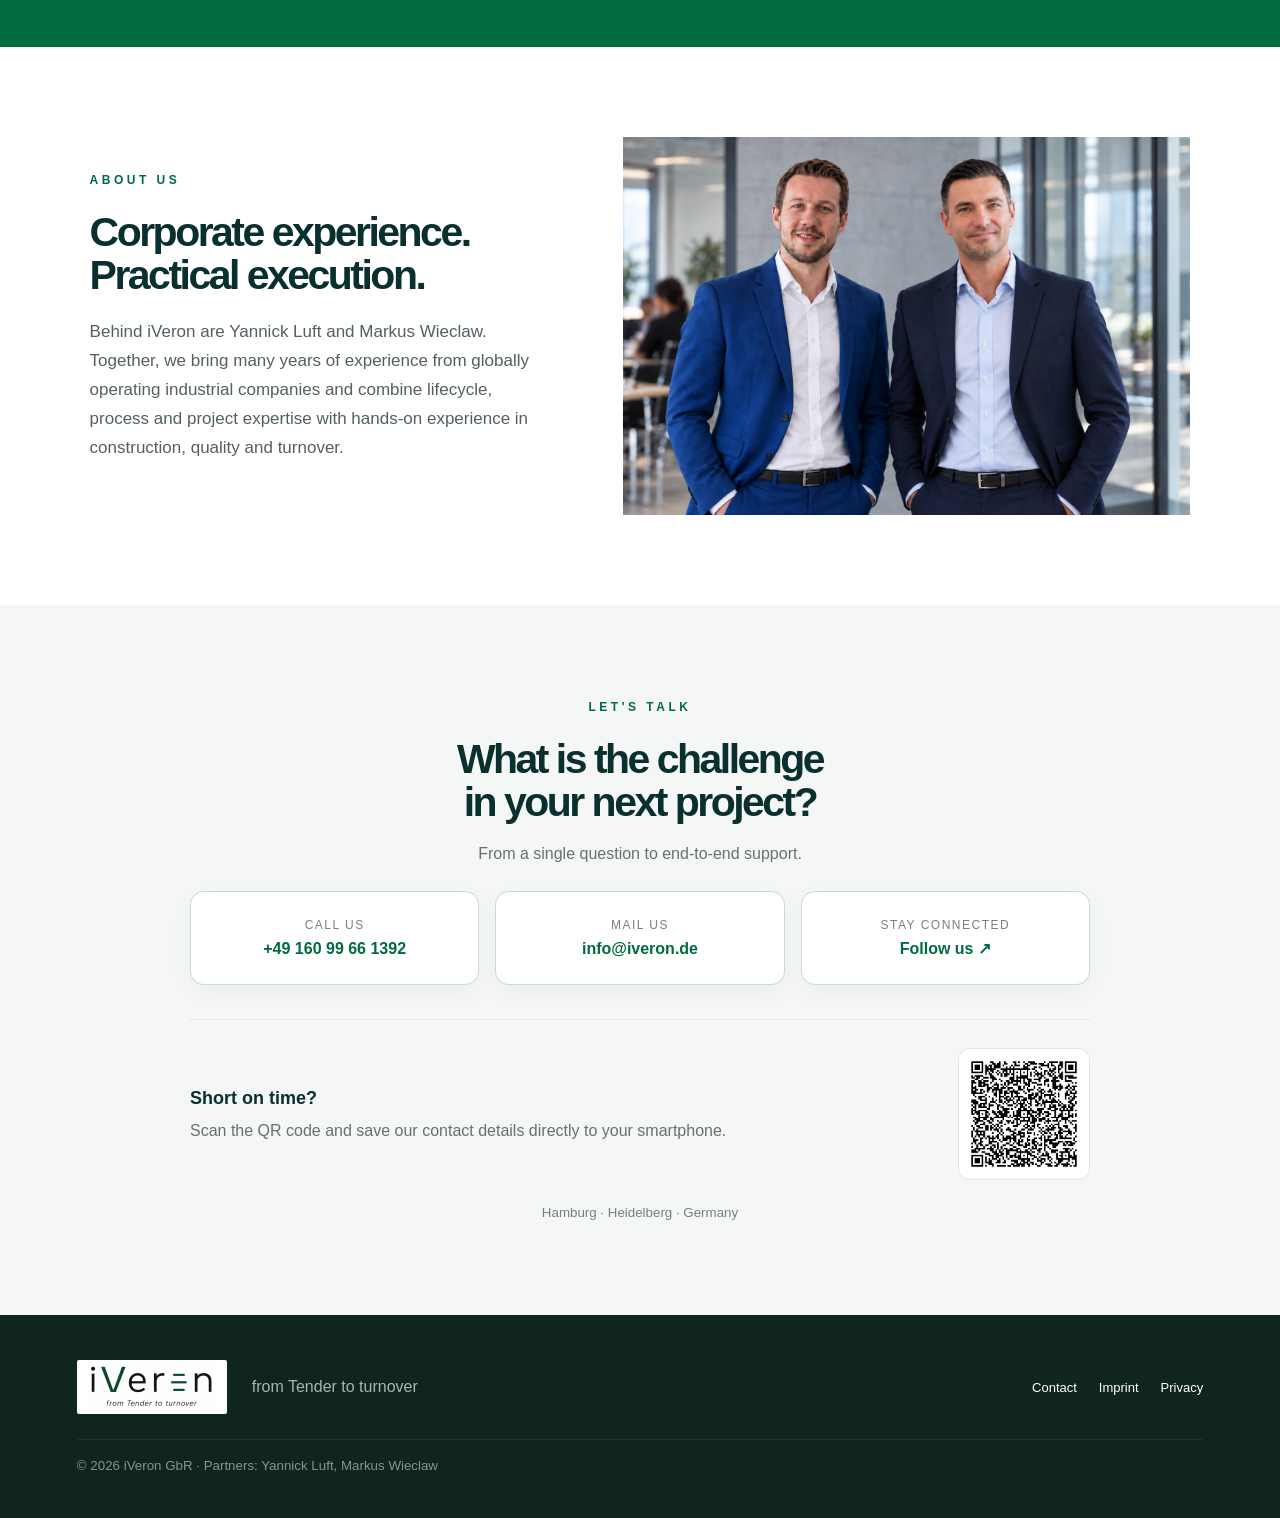
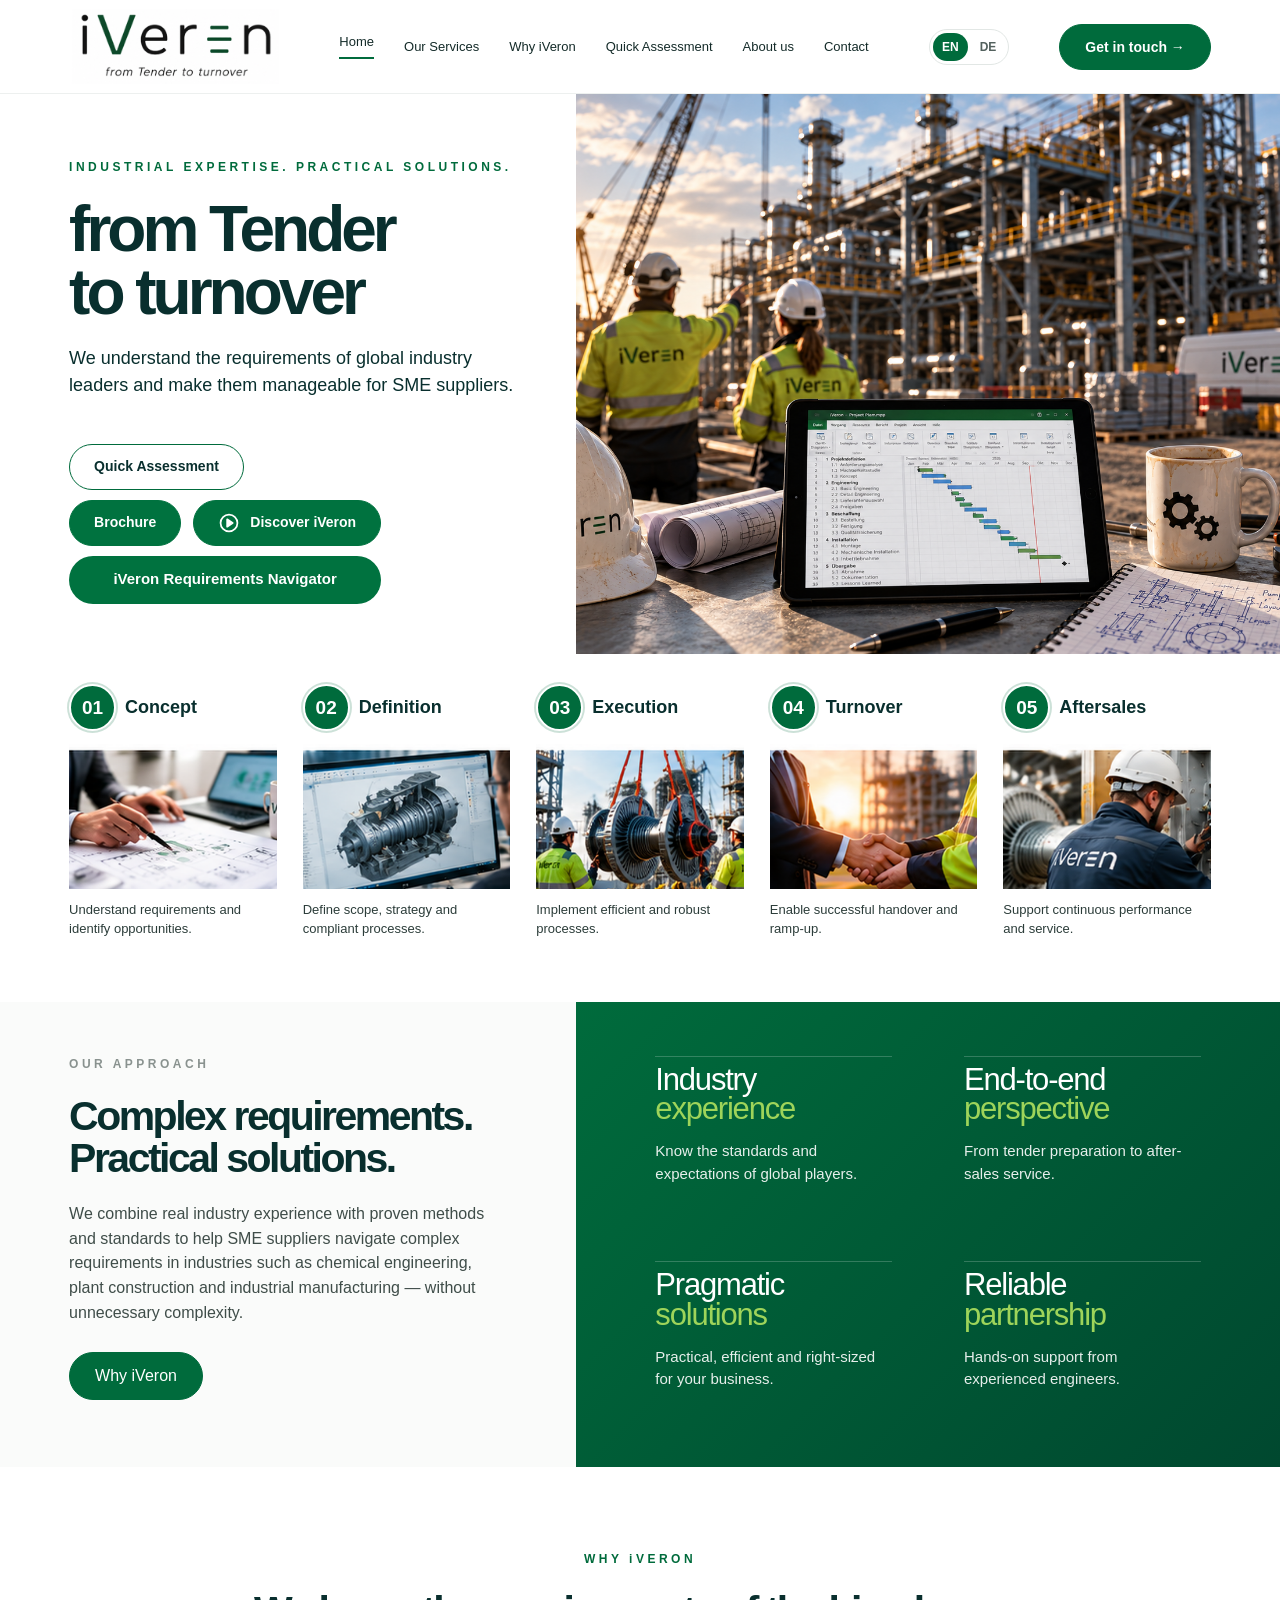
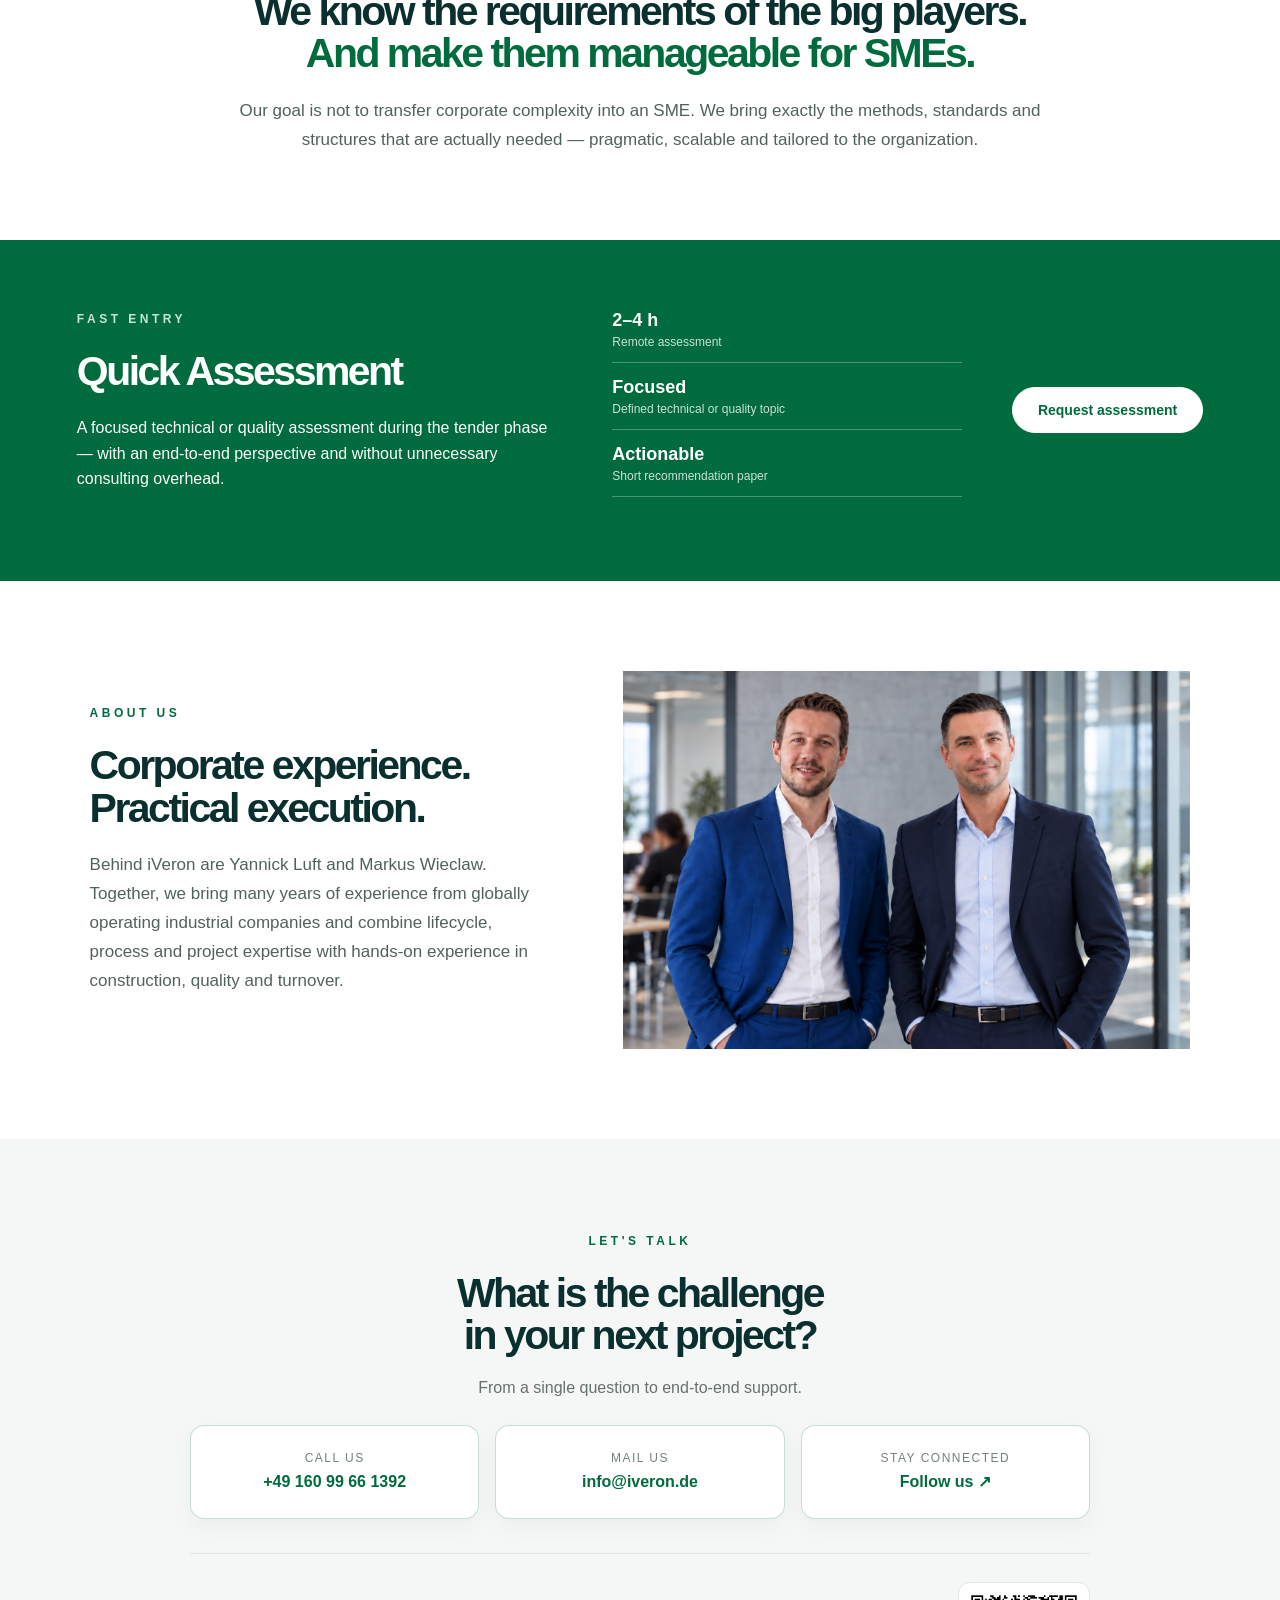
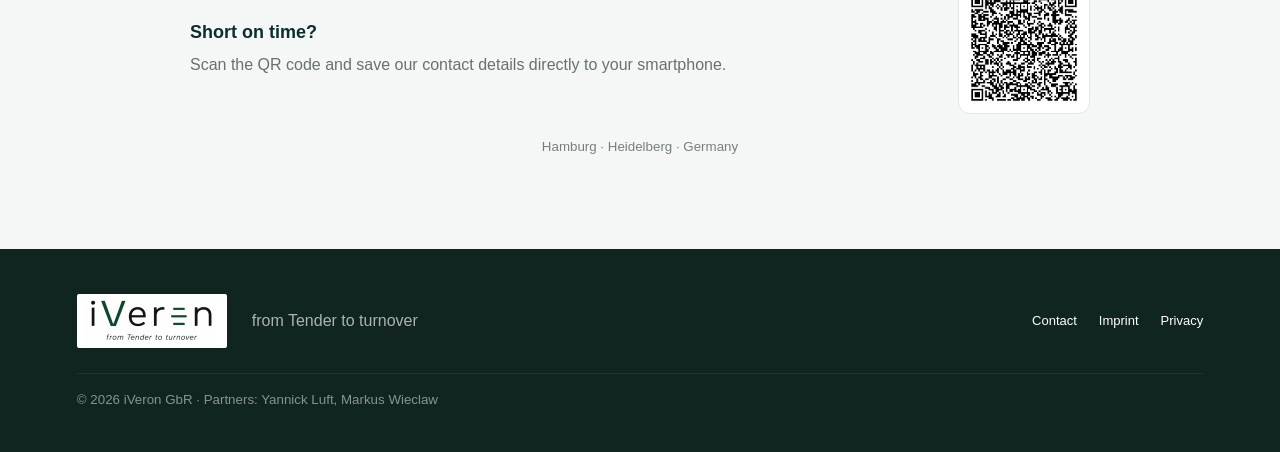
